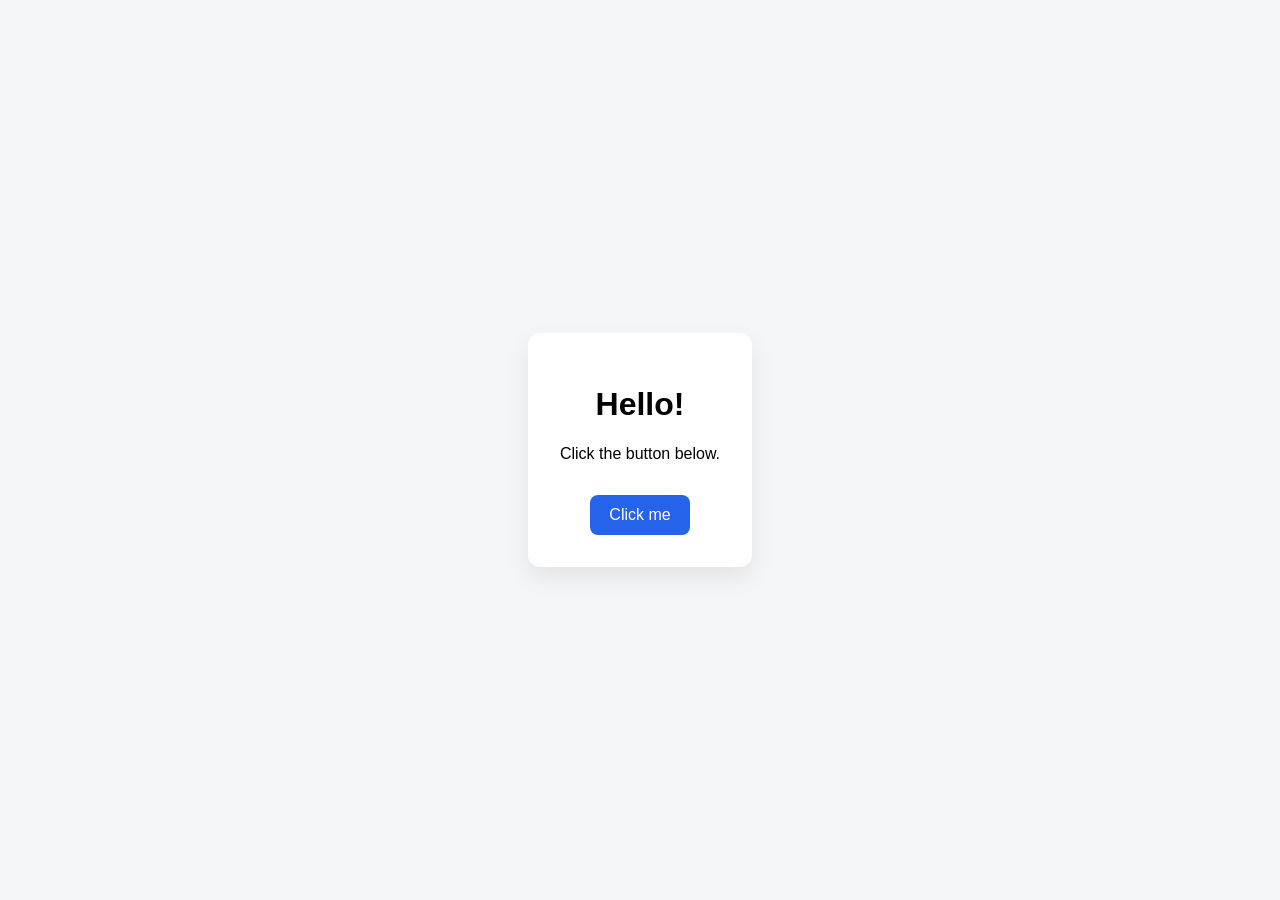
==== index.html @ 86247eba "Add simple HTML button page and README instructions" ====
<!DOCTYPE html>
<html lang="en">
<head>
  <meta charset="UTF-8" />
  <meta name="viewport" content="width=device-width, initial-scale=1.0" />
  <title>Simple Button Page</title>
  <style>
    body {
      font-family: Arial, sans-serif;
      display: flex;
      align-items: center;
      justify-content: center;
      min-height: 100vh;
      margin: 0;
      background: #f4f6f8;
    }

    .card {
      background: #fff;
      padding: 2rem;
      border-radius: 12px;
      box-shadow: 0 10px 25px rgba(0, 0, 0, 0.08);
      text-align: center;
    }

    button {
      margin-top: 1rem;
      padding: 0.7rem 1.2rem;
      font-size: 1rem;
      border: none;
      border-radius: 8px;
      background: #2563eb;
      color: white;
      cursor: pointer;
    }

    button:hover {
      background: #1d4ed8;
    }
  </style>
</head>
<body>
  <div class="card">
    <h1>Hello!</h1>
    <p>Click the button below.</p>
    <button id="helloButton">Click me</button>
  </div>

  <script>
    const button = document.getElementById('helloButton');
    button.addEventListener('click', () => {
      alert('Button clicked!');
    });
  </script>
</body>
</html>
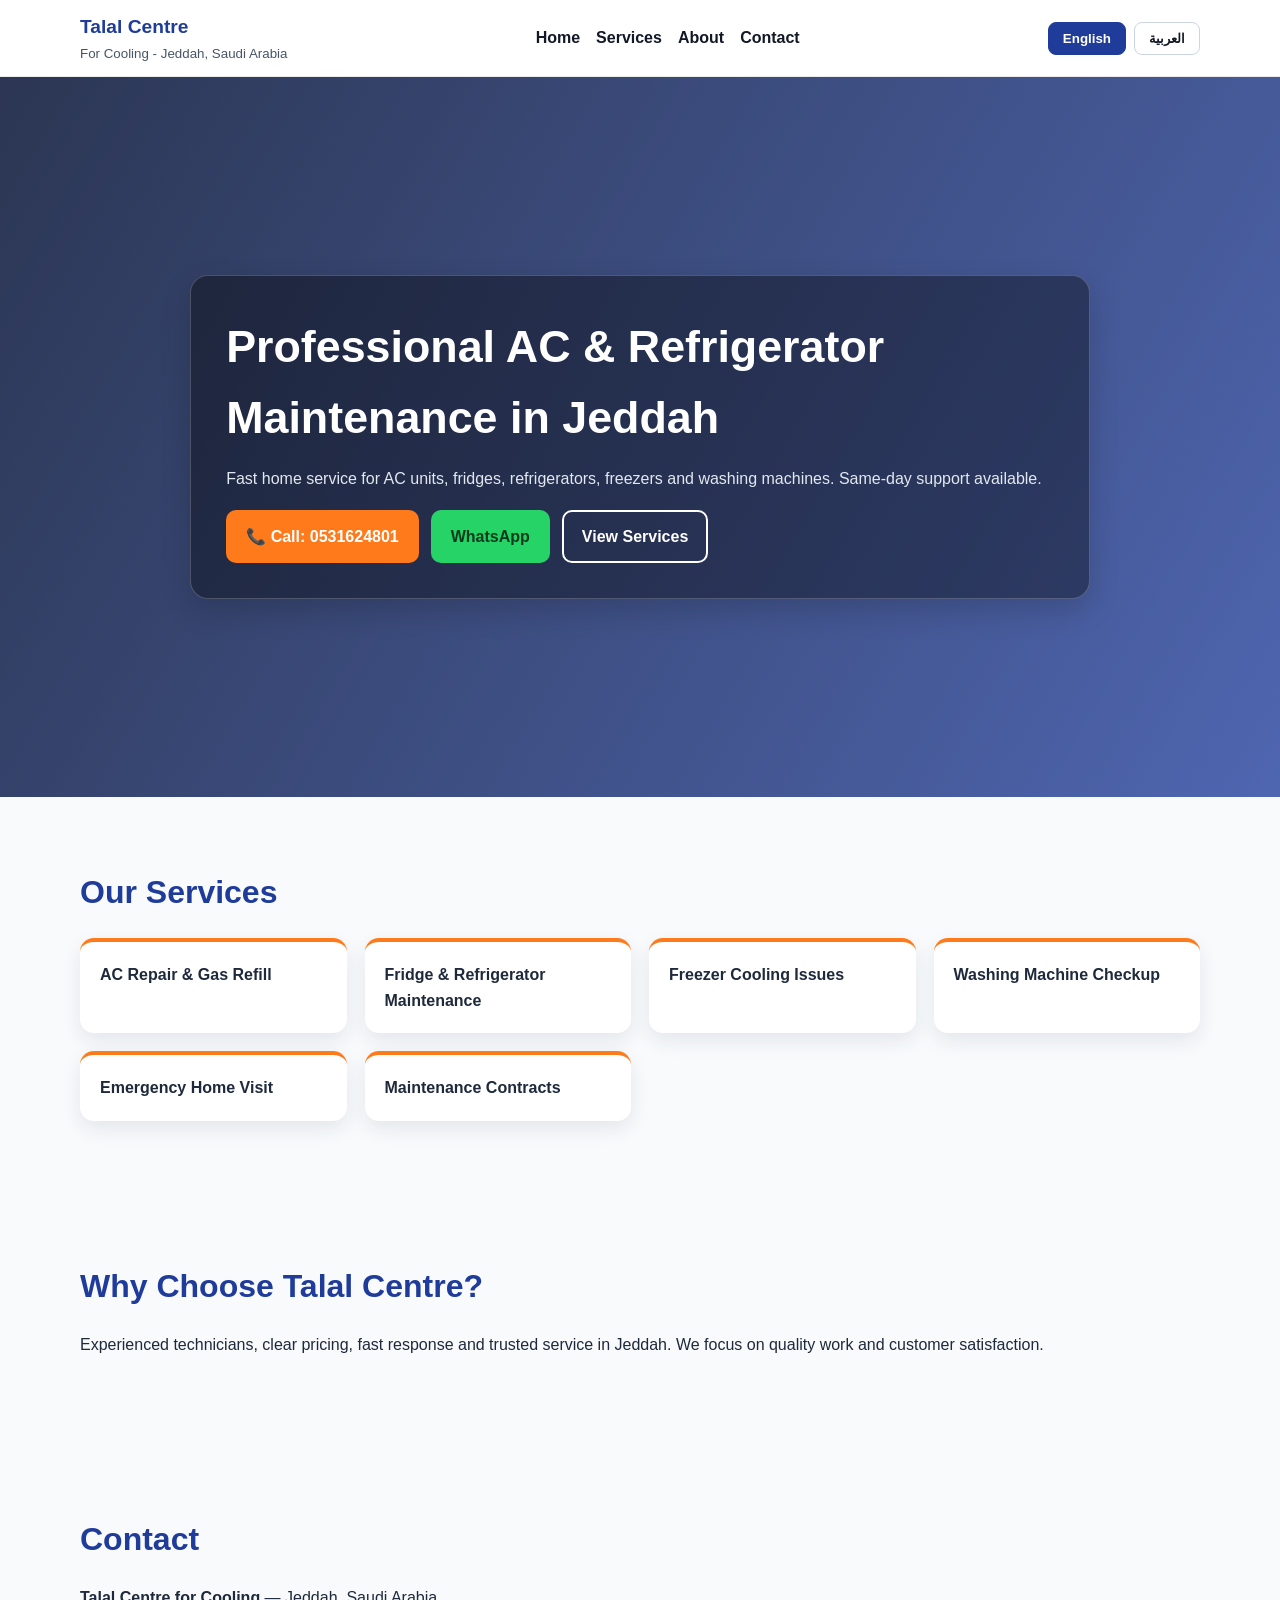
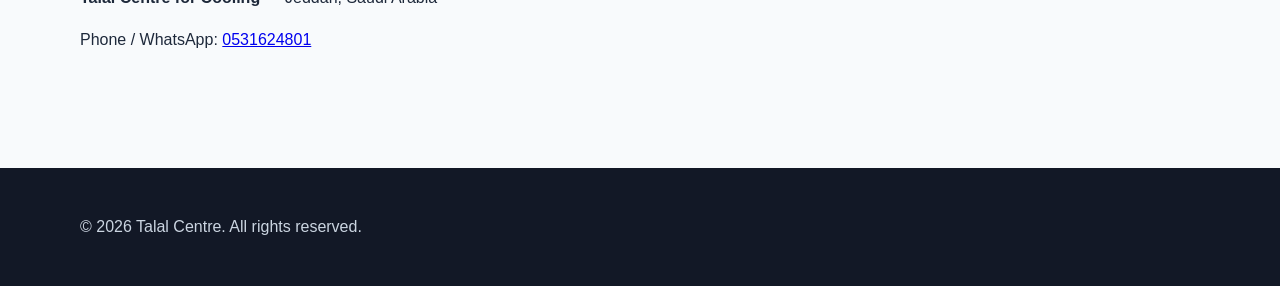
==== commit c5ca66dd: "Create bilingual Talal Centre maintenance website landing page" ====
--- a/index.html
+++ b/index.html
@@ -1,56 +1,248 @@
 <!DOCTYPE html>
-<html lang="en">
+<html lang="en" dir="ltr">
 <head>
   <meta charset="UTF-8" />
   <meta name="viewport" content="width=device-width, initial-scale=1.0" />
-  <title>Simple Button Page</title>
+  <title>Talal Centre | AC, Fridge & Refrigerator Maintenance in Jeddah</title>
+  <meta name="description" content="Talal Centre for Cooling in Jeddah, Saudi Arabia. AC, fridge, refrigerator, washing machine and home appliance maintenance with fast service." />
   <style>
+    :root {
+      --brand-blue: #1f3c9b;
+      --brand-orange: #ff7a1a;
+      --dark: #121826;
+      --light: #f8fafc;
+      --text: #1e293b;
+      --shadow: 0 12px 30px rgba(0, 0, 0, 0.16);
+    }
+
+    * { box-sizing: border-box; }
+    html { scroll-behavior: smooth; }
     body {
-      font-family: Arial, sans-serif;
+      margin: 0;
+      font-family: "Segoe UI", Tahoma, Arial, sans-serif;
+      color: var(--text);
+      background: var(--light);
+      line-height: 1.6;
+    }
+
+    .container { width: min(1120px, 92%); margin-inline: auto; }
+
+    .topbar {
+      position: sticky;
+      top: 0;
+      z-index: 999;
+      backdrop-filter: blur(12px);
+      background: rgba(255,255,255,0.92);
+      border-bottom: 1px solid rgba(0,0,0,0.08);
+    }
+
+    .topbar-wrap {
       display: flex;
       align-items: center;
+      justify-content: space-between;
+      gap: 16px;
+      padding: 12px 0;
+    }
+
+    .brand { display: flex; align-items: center; gap: 12px; }
+    .brand h1 { margin: 0; font-size: 1.2rem; color: var(--brand-blue); }
+    .brand small { display: block; color: #475569; }
+
+    .lang-switch { display: flex; gap: 8px; }
+    .lang-switch button {
+      border: 1px solid #cbd5e1;
+      border-radius: 8px;
+      padding: 8px 14px;
+      font-weight: 700;
+      cursor: pointer;
+      background: #fff;
+      color: var(--dark);
+    }
+    .lang-switch button.active { background: var(--brand-blue); color: #fff; border-color: var(--brand-blue); }
+
+    .nav { display: flex; flex-wrap: wrap; gap: 16px; }
+    .nav a { color: var(--dark); text-decoration: none; font-weight: 600; }
+
+    .hero {
+      min-height: 80vh;
+      color: #fff;
+      position: relative;
+      display: grid;
+      place-items: center;
+      background: linear-gradient(120deg, rgba(8,20,54,0.85), rgba(31,60,155,0.78)),
+      url("https://images.unsplash.com/photo-1581092921461-eab62e97a780?auto=format&fit=crop&w=1600&q=80") center/cover no-repeat;
+    }
+
+    .hero-card {
+      width: min(900px, 92%);
+      background: rgba(0, 0, 0, 0.38);
+      border: 1px solid rgba(255,255,255,0.2);
+      border-radius: 18px;
+      padding: clamp(1.2rem, 3.5vw, 2.2rem);
+      box-shadow: var(--shadow);
+    }
+
+    h2 { margin: 0 0 12px; font-size: clamp(1.6rem, 4vw, 2.8rem); }
+    .hero p { margin: 0 0 18px; color: #e2e8f0; }
+
+    .cta-row { display: flex; flex-wrap: wrap; gap: 12px; }
+    .btn {
+      display: inline-flex;
+      align-items: center;
       justify-content: center;
-      min-height: 100vh;
-      margin: 0;
-      background: #f4f6f8;
-    }
-
+      gap: 8px;
+      text-decoration: none;
+      border-radius: 10px;
+      padding: 12px 18px;
+      font-weight: 700;
+      border: 2px solid transparent;
+    }
+    .btn-call { background: var(--brand-orange); color: #fff; }
+    .btn-wa { background: #25d366; color: #073b1b; }
+    .btn-outline { border-color: #fff; color: #fff; }
+
+    section { padding: 70px 0; }
+    .section-title { font-size: 2rem; margin: 0 0 20px; color: var(--brand-blue); }
+
+    .grid { display: grid; gap: 18px; grid-template-columns: repeat(auto-fit, minmax(220px, 1fr)); }
     .card {
-      background: #fff;
-      padding: 2rem;
-      border-radius: 12px;
-      box-shadow: 0 10px 25px rgba(0, 0, 0, 0.08);
-      text-align: center;
-    }
-
-    button {
-      margin-top: 1rem;
-      padding: 0.7rem 1.2rem;
-      font-size: 1rem;
-      border: none;
-      border-radius: 8px;
-      background: #2563eb;
-      color: white;
-      cursor: pointer;
-    }
-
-    button:hover {
-      background: #1d4ed8;
+      background: white;
+      border-radius: 14px;
+      box-shadow: 0 8px 20px rgba(30, 41, 59, 0.09);
+      padding: 20px;
+      border-top: 4px solid var(--brand-orange);
+    }
+
+    footer {
+      background: var(--dark);
+      color: #cbd5e1;
+      padding: 30px 0;
+      margin-top: 30px;
+    }
+    footer a { color: #fff; text-decoration: none; }
+
+    [data-lang] { display: none; }
+    [data-lang].show { display: block; }
+
+    body.ar { direction: rtl; font-family: Tahoma, Arial, sans-serif; }
+    body.ar .topbar-wrap { flex-direction: row-reverse; }
+    body.ar .nav { justify-content: flex-end; }
+
+    @media (max-width: 760px) {
+      .topbar-wrap { flex-direction: column; align-items: stretch; }
+      .brand { justify-content: space-between; }
+      .nav { justify-content: center; }
+      .lang-switch { justify-content: flex-end; }
     }
   </style>
 </head>
 <body>
-  <div class="card">
-    <h1>Hello!</h1>
-    <p>Click the button below.</p>
-    <button id="helloButton">Click me</button>
-  </div>
+  <header class="topbar">
+    <div class="container topbar-wrap">
+      <div class="brand">
+        <div>
+          <h1>Talal Centre</h1>
+          <small>For Cooling - Jeddah, Saudi Arabia</small>
+        </div>
+      </div>
+
+      <nav class="nav">
+        <a href="#home">Home</a>
+        <a href="#services">Services</a>
+        <a href="#about">About</a>
+        <a href="#contact">Contact</a>
+      </nav>
+
+      <div class="lang-switch" aria-label="Language Switcher">
+        <button id="enBtn" class="active" type="button">English</button>
+        <button id="arBtn" type="button">العربية</button>
+      </div>
+    </div>
+  </header>
+
+  <main>
+    <section class="hero" id="home">
+      <div class="hero-card">
+        <div data-lang="en" class="show">
+          <h2>Professional AC & Refrigerator Maintenance in Jeddah</h2>
+          <p>Fast home service for AC units, fridges, refrigerators, freezers and washing machines. Same-day support available.</p>
+        </div>
+        <div data-lang="ar">
+          <h2>صيانة احترافية للمكيفات والثلاجات في جدة</h2>
+          <p>خدمة منزلية سريعة للمكيفات والثلاجات والفريزرات والغسالات مع دعم في نفس اليوم.</p>
+        </div>
+
+        <div class="cta-row">
+          <a class="btn btn-call" href="tel:+966531624801">📞 Call: 0531624801</a>
+          <a class="btn btn-wa" href="https://wa.me/966531624801" target="_blank" rel="noopener">WhatsApp</a>
+          <a class="btn btn-outline" href="#services">View Services</a>
+        </div>
+      </div>
+    </section>
+
+    <section id="services" class="container">
+      <h3 class="section-title show" data-lang="en">Our Services</h3>
+      <h3 class="section-title" data-lang="ar">خدماتنا</h3>
+      <div class="grid">
+        <article class="card"><strong class="show" data-lang="en">AC Repair & Gas Refill</strong><strong data-lang="ar">تصليح المكيفات وتعبئة الغاز</strong></article>
+        <article class="card"><strong class="show" data-lang="en">Fridge & Refrigerator Maintenance</strong><strong data-lang="ar">صيانة الثلاجات والبرادات</strong></article>
+        <article class="card"><strong class="show" data-lang="en">Freezer Cooling Issues</strong><strong data-lang="ar">حل مشاكل تبريد الفريزر</strong></article>
+        <article class="card"><strong class="show" data-lang="en">Washing Machine Checkup</strong><strong data-lang="ar">فحص وصيانة الغسالات</strong></article>
+        <article class="card"><strong class="show" data-lang="en">Emergency Home Visit</strong><strong data-lang="ar">زيارة منزلية طارئة</strong></article>
+        <article class="card"><strong class="show" data-lang="en">Maintenance Contracts</strong><strong data-lang="ar">عقود صيانة دورية</strong></article>
+      </div>
+    </section>
+
+    <section id="about" class="container">
+      <h3 class="section-title show" data-lang="en">Why Choose Talal Centre?</h3>
+      <h3 class="section-title" data-lang="ar">لماذا تختار مركز طلال؟</h3>
+      <p class="show" data-lang="en">Experienced technicians, clear pricing, fast response and trusted service in Jeddah. We focus on quality work and customer satisfaction.</p>
+      <p data-lang="ar">فنيون ذوو خبرة، أسعار واضحة، استجابة سريعة وخدمة موثوقة في جدة. نركز على جودة العمل ورضا العملاء.</p>
+    </section>
+
+    <section id="contact" class="container">
+      <h3 class="section-title show" data-lang="en">Contact</h3>
+      <h3 class="section-title" data-lang="ar">اتصل بنا</h3>
+      <p><strong>Talal Centre for Cooling</strong> — Jeddah, Saudi Arabia</p>
+      <p>Phone / WhatsApp: <a href="tel:+966531624801">0531624801</a></p>
+    </section>
+  </main>
+
+  <footer>
+    <div class="container">
+      <p class="show" data-lang="en">© <span id="year"></span> Talal Centre. All rights reserved.</p>
+      <p data-lang="ar">© <span class="year-ar"></span> مركز طلال. جميع الحقوق محفوظة.</p>
+    </div>
+  </footer>
 
   <script>
-    const button = document.getElementById('helloButton');
-    button.addEventListener('click', () => {
-      alert('Button clicked!');
-    });
+    const enBtn = document.getElementById('enBtn');
+    const arBtn = document.getElementById('arBtn');
+    const langNodes = document.querySelectorAll('[data-lang]');
+    const year = new Date().getFullYear();
+    document.getElementById('year').textContent = year;
+    document.querySelector('.year-ar').textContent = year;
+
+    function setLanguage(lang) {
+      langNodes.forEach((node) => node.classList.remove('show'));
+      document.querySelectorAll(`[data-lang="${lang}"]`).forEach((node) => node.classList.add('show'));
+      if (lang === 'ar') {
+        document.body.classList.add('ar');
+        document.documentElement.lang = 'ar';
+        document.documentElement.dir = 'rtl';
+        arBtn.classList.add('active');
+        enBtn.classList.remove('active');
+      } else {
+        document.body.classList.remove('ar');
+        document.documentElement.lang = 'en';
+        document.documentElement.dir = 'ltr';
+        enBtn.classList.add('active');
+        arBtn.classList.remove('active');
+      }
+    }
+
+    enBtn.addEventListener('click', () => setLanguage('en'));
+    arBtn.addEventListener('click', () => setLanguage('ar'));
   </script>
 </body>
 </html>
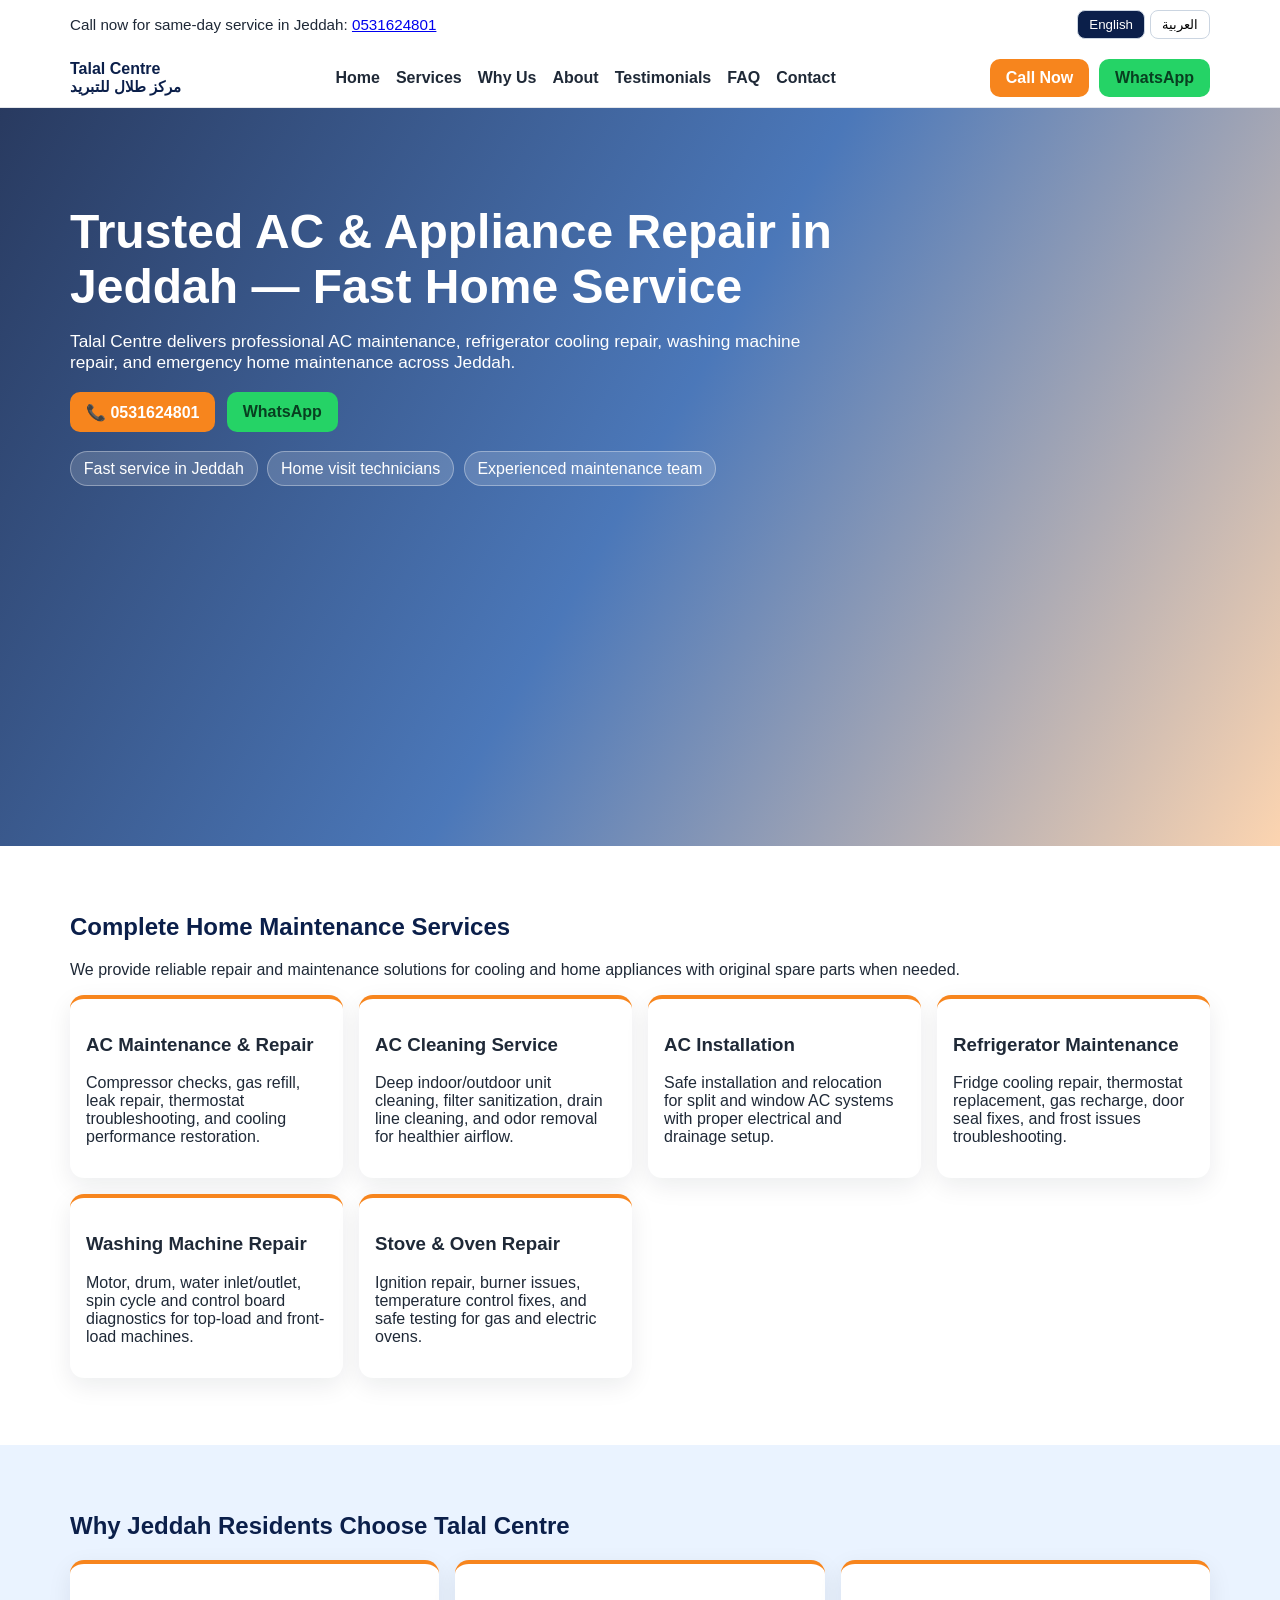
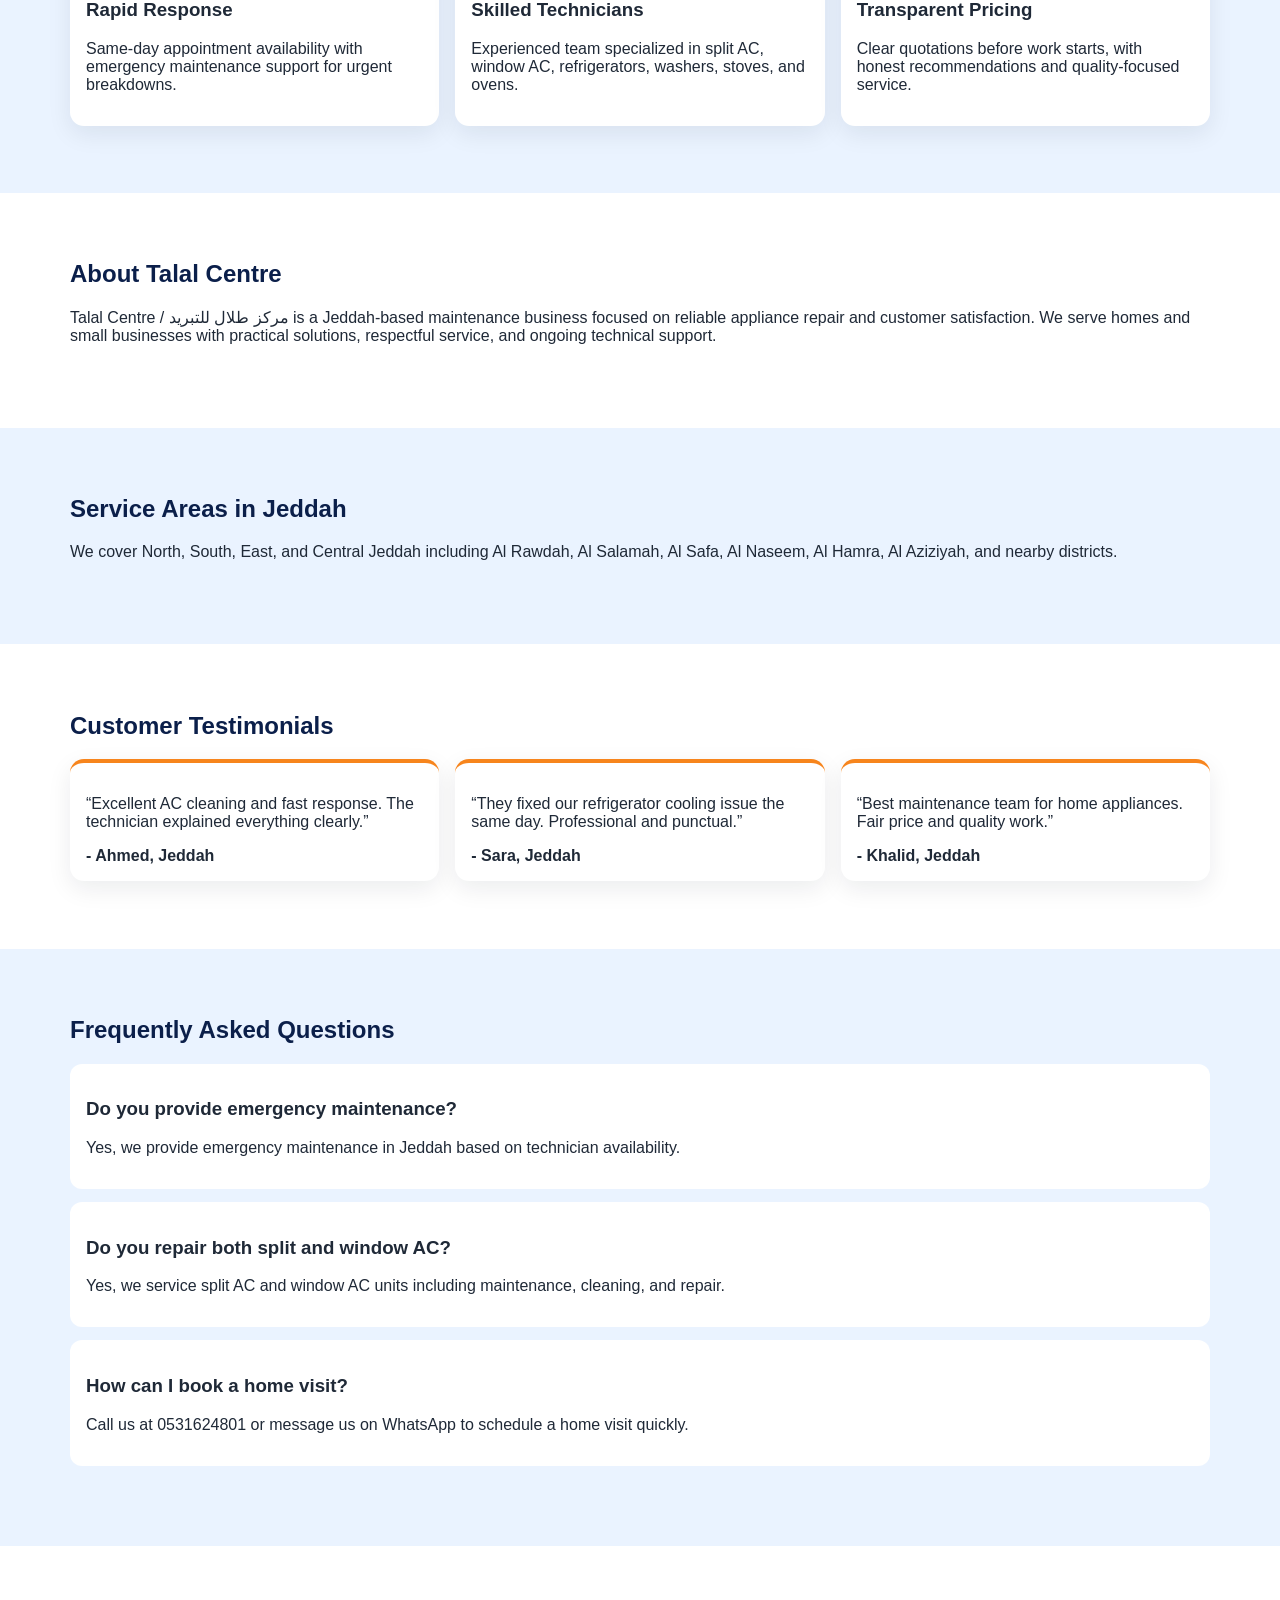
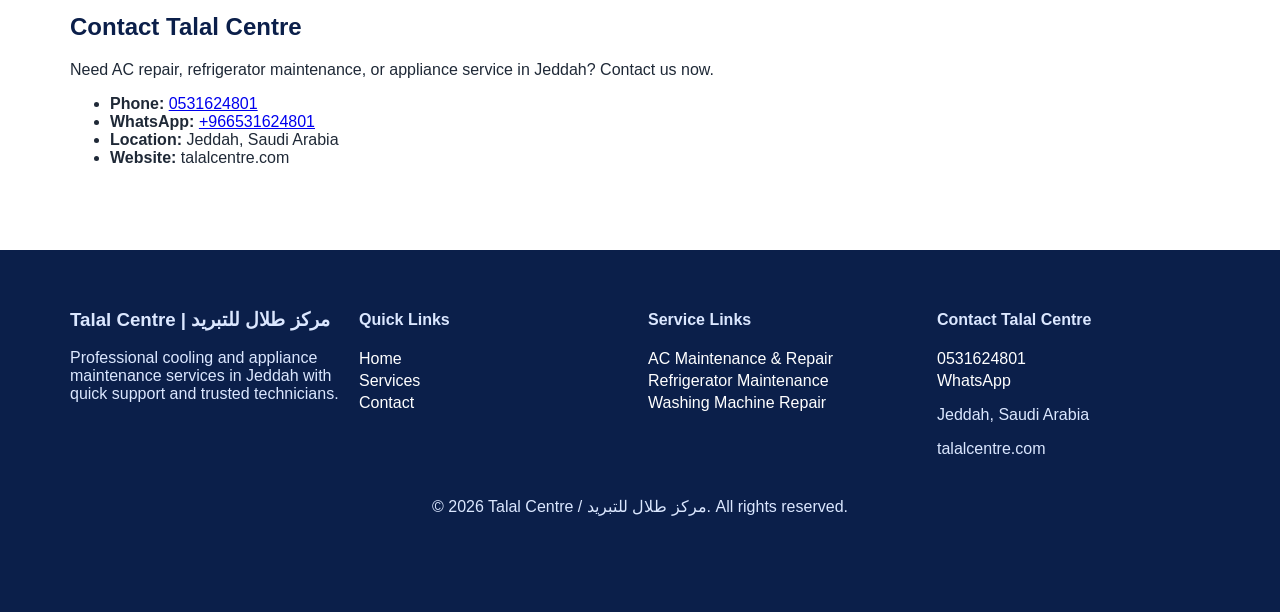
==== commit 88cfa208: "Build production-ready bilingual Talal Centre business website" ====
--- a/index.html
+++ b/index.html
@@ -3,246 +3,179 @@
 <head>
   <meta charset="UTF-8" />
   <meta name="viewport" content="width=device-width, initial-scale=1.0" />
-  <title>Talal Centre | AC, Fridge & Refrigerator Maintenance in Jeddah</title>
-  <meta name="description" content="Talal Centre for Cooling in Jeddah, Saudi Arabia. AC, fridge, refrigerator, washing machine and home appliance maintenance with fast service." />
-  <style>
-    :root {
-      --brand-blue: #1f3c9b;
-      --brand-orange: #ff7a1a;
-      --dark: #121826;
-      --light: #f8fafc;
-      --text: #1e293b;
-      --shadow: 0 12px 30px rgba(0, 0, 0, 0.16);
+  <title>Talal Centre Jeddah | AC, Refrigerator & Home Appliance Repair</title>
+  <meta name="description" content="Talal Centre (مركز طلال للتبريد) provides AC maintenance, AC repair, refrigerator repair, washing machine and oven service in Jeddah with fast home visits and emergency maintenance." />
+  <meta name="keywords" content="AC maintenance Jeddah, AC repair Jeddah, split AC service, window AC service, refrigerator repair Jeddah, washing machine repair Jeddah, oven repair Jeddah" />
+  <link rel="stylesheet" href="styles.css" />
+  <script type="application/ld+json">
+    {
+      "@context": "https://schema.org",
+      "@type": "LocalBusiness",
+      "name": "Talal Centre",
+      "alternateName": "مركز طلال للتبريد",
+      "url": "https://talalcentre.com",
+      "telephone": "+966531624801",
+      "address": {
+        "@type": "PostalAddress",
+        "addressLocality": "Jeddah",
+        "addressCountry": "SA"
+      },
+      "areaServed": "Jeddah",
+      "priceRange": "$$",
+      "sameAs": ["https://wa.me/966531624801"],
+      "description": "AC maintenance, AC repair, AC cleaning, refrigerator repair and appliance maintenance in Jeddah."
     }
-
-    * { box-sizing: border-box; }
-    html { scroll-behavior: smooth; }
-    body {
-      margin: 0;
-      font-family: "Segoe UI", Tahoma, Arial, sans-serif;
-      color: var(--text);
-      background: var(--light);
-      line-height: 1.6;
-    }
-
-    .container { width: min(1120px, 92%); margin-inline: auto; }
-
-    .topbar {
-      position: sticky;
-      top: 0;
-      z-index: 999;
-      backdrop-filter: blur(12px);
-      background: rgba(255,255,255,0.92);
-      border-bottom: 1px solid rgba(0,0,0,0.08);
-    }
-
-    .topbar-wrap {
-      display: flex;
-      align-items: center;
-      justify-content: space-between;
-      gap: 16px;
-      padding: 12px 0;
-    }
-
-    .brand { display: flex; align-items: center; gap: 12px; }
-    .brand h1 { margin: 0; font-size: 1.2rem; color: var(--brand-blue); }
-    .brand small { display: block; color: #475569; }
-
-    .lang-switch { display: flex; gap: 8px; }
-    .lang-switch button {
-      border: 1px solid #cbd5e1;
-      border-radius: 8px;
-      padding: 8px 14px;
-      font-weight: 700;
-      cursor: pointer;
-      background: #fff;
-      color: var(--dark);
-    }
-    .lang-switch button.active { background: var(--brand-blue); color: #fff; border-color: var(--brand-blue); }
-
-    .nav { display: flex; flex-wrap: wrap; gap: 16px; }
-    .nav a { color: var(--dark); text-decoration: none; font-weight: 600; }
-
-    .hero {
-      min-height: 80vh;
-      color: #fff;
-      position: relative;
-      display: grid;
-      place-items: center;
-      background: linear-gradient(120deg, rgba(8,20,54,0.85), rgba(31,60,155,0.78)),
-      url("https://images.unsplash.com/photo-1581092921461-eab62e97a780?auto=format&fit=crop&w=1600&q=80") center/cover no-repeat;
-    }
-
-    .hero-card {
-      width: min(900px, 92%);
-      background: rgba(0, 0, 0, 0.38);
-      border: 1px solid rgba(255,255,255,0.2);
-      border-radius: 18px;
-      padding: clamp(1.2rem, 3.5vw, 2.2rem);
-      box-shadow: var(--shadow);
-    }
-
-    h2 { margin: 0 0 12px; font-size: clamp(1.6rem, 4vw, 2.8rem); }
-    .hero p { margin: 0 0 18px; color: #e2e8f0; }
-
-    .cta-row { display: flex; flex-wrap: wrap; gap: 12px; }
-    .btn {
-      display: inline-flex;
-      align-items: center;
-      justify-content: center;
-      gap: 8px;
-      text-decoration: none;
-      border-radius: 10px;
-      padding: 12px 18px;
-      font-weight: 700;
-      border: 2px solid transparent;
-    }
-    .btn-call { background: var(--brand-orange); color: #fff; }
-    .btn-wa { background: #25d366; color: #073b1b; }
-    .btn-outline { border-color: #fff; color: #fff; }
-
-    section { padding: 70px 0; }
-    .section-title { font-size: 2rem; margin: 0 0 20px; color: var(--brand-blue); }
-
-    .grid { display: grid; gap: 18px; grid-template-columns: repeat(auto-fit, minmax(220px, 1fr)); }
-    .card {
-      background: white;
-      border-radius: 14px;
-      box-shadow: 0 8px 20px rgba(30, 41, 59, 0.09);
-      padding: 20px;
-      border-top: 4px solid var(--brand-orange);
-    }
-
-    footer {
-      background: var(--dark);
-      color: #cbd5e1;
-      padding: 30px 0;
-      margin-top: 30px;
-    }
-    footer a { color: #fff; text-decoration: none; }
-
-    [data-lang] { display: none; }
-    [data-lang].show { display: block; }
-
-    body.ar { direction: rtl; font-family: Tahoma, Arial, sans-serif; }
-    body.ar .topbar-wrap { flex-direction: row-reverse; }
-    body.ar .nav { justify-content: flex-end; }
-
-    @media (max-width: 760px) {
-      .topbar-wrap { flex-direction: column; align-items: stretch; }
-      .brand { justify-content: space-between; }
-      .nav { justify-content: center; }
-      .lang-switch { justify-content: flex-end; }
-    }
-  </style>
+  </script>
 </head>
 <body>
   <header class="topbar">
-    <div class="container topbar-wrap">
-      <div class="brand">
-        <div>
-          <h1>Talal Centre</h1>
-          <small>For Cooling - Jeddah, Saudi Arabia</small>
-        </div>
+    <div class="container header-top">
+      <p class="top-contact" data-i18n="topContact">Call now for same-day service in Jeddah: <a href="tel:+966531624801">0531624801</a></p>
+      <div class="lang-switch" aria-label="Language Switcher">
+        <button type="button" data-lang-btn="en" class="active">English</button>
+        <button type="button" data-lang-btn="ar">العربية</button>
       </div>
-
-      <nav class="nav">
-        <a href="#home">Home</a>
-        <a href="#services">Services</a>
-        <a href="#about">About</a>
-        <a href="#contact">Contact</a>
+    </div>
+    <div class="container header-main">
+      <a href="#home" class="brand">
+        <span class="brand-en">Talal Centre</span>
+        <span class="brand-ar">مركز طلال للتبريد</span>
+      </a>
+      <button class="hamburger" id="hamburger" aria-label="Open Menu" aria-expanded="false">☰</button>
+      <nav class="nav" id="navMenu">
+        <a href="#home" data-i18n="navHome">Home</a>
+        <a href="#services" data-i18n="navServices">Services</a>
+        <a href="#why-us" data-i18n="navWhy">Why Us</a>
+        <a href="#about" data-i18n="navAbout">About</a>
+        <a href="#testimonials" data-i18n="navTestimonials">Testimonials</a>
+        <a href="#faq" data-i18n="navFaq">FAQ</a>
+        <a href="#contact" data-i18n="navContact">Contact</a>
       </nav>
-
-      <div class="lang-switch" aria-label="Language Switcher">
-        <button id="enBtn" class="active" type="button">English</button>
-        <button id="arBtn" type="button">العربية</button>
+      <div class="header-cta">
+        <a href="tel:+966531624801" class="btn btn-call" data-i18n="callNow">Call Now</a>
+        <a href="https://wa.me/966531624801" class="btn btn-wa" target="_blank" rel="noopener" data-i18n="whatsapp">WhatsApp</a>
       </div>
     </div>
   </header>
 
   <main>
     <section class="hero" id="home">
-      <div class="hero-card">
-        <div data-lang="en" class="show">
-          <h2>Professional AC & Refrigerator Maintenance in Jeddah</h2>
-          <p>Fast home service for AC units, fridges, refrigerators, freezers and washing machines. Same-day support available.</p>
+      <div class="hero-overlay"></div>
+      <div class="container hero-content">
+        <h1 data-i18n="heroTitle">Trusted AC & Appliance Repair in Jeddah — Fast Home Service</h1>
+        <p data-i18n="heroText">Talal Centre delivers professional AC maintenance, refrigerator cooling repair, washing machine repair, and emergency home maintenance across Jeddah.</p>
+        <div class="cta-row">
+          <a href="tel:+966531624801" class="btn btn-call">📞 0531624801</a>
+          <a href="https://wa.me/966531624801" class="btn btn-wa" target="_blank" rel="noopener">WhatsApp</a>
         </div>
-        <div data-lang="ar">
-          <h2>صيانة احترافية للمكيفات والثلاجات في جدة</h2>
-          <p>خدمة منزلية سريعة للمكيفات والثلاجات والفريزرات والغسالات مع دعم في نفس اليوم.</p>
-        </div>
-
-        <div class="cta-row">
-          <a class="btn btn-call" href="tel:+966531624801">📞 Call: 0531624801</a>
-          <a class="btn btn-wa" href="https://wa.me/966531624801" target="_blank" rel="noopener">WhatsApp</a>
-          <a class="btn btn-outline" href="#services">View Services</a>
+        <div class="badges">
+          <span data-i18n="badge1">Fast service in Jeddah</span>
+          <span data-i18n="badge2">Home visit technicians</span>
+          <span data-i18n="badge3">Experienced maintenance team</span>
         </div>
       </div>
     </section>
 
-    <section id="services" class="container">
-      <h3 class="section-title show" data-lang="en">Our Services</h3>
-      <h3 class="section-title" data-lang="ar">خدماتنا</h3>
-      <div class="grid">
-        <article class="card"><strong class="show" data-lang="en">AC Repair & Gas Refill</strong><strong data-lang="ar">تصليح المكيفات وتعبئة الغاز</strong></article>
-        <article class="card"><strong class="show" data-lang="en">Fridge & Refrigerator Maintenance</strong><strong data-lang="ar">صيانة الثلاجات والبرادات</strong></article>
-        <article class="card"><strong class="show" data-lang="en">Freezer Cooling Issues</strong><strong data-lang="ar">حل مشاكل تبريد الفريزر</strong></article>
-        <article class="card"><strong class="show" data-lang="en">Washing Machine Checkup</strong><strong data-lang="ar">فحص وصيانة الغسالات</strong></article>
-        <article class="card"><strong class="show" data-lang="en">Emergency Home Visit</strong><strong data-lang="ar">زيارة منزلية طارئة</strong></article>
-        <article class="card"><strong class="show" data-lang="en">Maintenance Contracts</strong><strong data-lang="ar">عقود صيانة دورية</strong></article>
+    <section id="services" class="section container">
+      <h2 data-i18n="servicesTitle">Complete Home Maintenance Services</h2>
+      <p class="section-intro" data-i18n="servicesIntro">We provide reliable repair and maintenance solutions for cooling and home appliances with original spare parts when needed.</p>
+      <div class="cards">
+        <article class="card"><h3 data-i18n="service1Title">AC Maintenance & Repair</h3><p data-i18n="service1Text">Compressor checks, gas refill, leak repair, thermostat troubleshooting, and cooling performance restoration.</p></article>
+        <article class="card"><h3 data-i18n="service2Title">AC Cleaning Service</h3><p data-i18n="service2Text">Deep indoor/outdoor unit cleaning, filter sanitization, drain line cleaning, and odor removal for healthier airflow.</p></article>
+        <article class="card"><h3 data-i18n="service3Title">AC Installation</h3><p data-i18n="service3Text">Safe installation and relocation for split and window AC systems with proper electrical and drainage setup.</p></article>
+        <article class="card"><h3 data-i18n="service4Title">Refrigerator Maintenance</h3><p data-i18n="service4Text">Fridge cooling repair, thermostat replacement, gas recharge, door seal fixes, and frost issues troubleshooting.</p></article>
+        <article class="card"><h3 data-i18n="service5Title">Washing Machine Repair</h3><p data-i18n="service5Text">Motor, drum, water inlet/outlet, spin cycle and control board diagnostics for top-load and front-load machines.</p></article>
+        <article class="card"><h3 data-i18n="service6Title">Stove & Oven Repair</h3><p data-i18n="service6Text">Ignition repair, burner issues, temperature control fixes, and safe testing for gas and electric ovens.</p></article>
       </div>
     </section>
 
-    <section id="about" class="container">
-      <h3 class="section-title show" data-lang="en">Why Choose Talal Centre?</h3>
-      <h3 class="section-title" data-lang="ar">لماذا تختار مركز طلال؟</h3>
-      <p class="show" data-lang="en">Experienced technicians, clear pricing, fast response and trusted service in Jeddah. We focus on quality work and customer satisfaction.</p>
-      <p data-lang="ar">فنيون ذوو خبرة، أسعار واضحة، استجابة سريعة وخدمة موثوقة في جدة. نركز على جودة العمل ورضا العملاء.</p>
+    <section class="section alt" id="why-us">
+      <div class="container">
+        <h2 data-i18n="whyTitle">Why Jeddah Residents Choose Talal Centre</h2>
+        <div class="cards three">
+          <article class="card"><h3 data-i18n="why1Title">Rapid Response</h3><p data-i18n="why1Text">Same-day appointment availability with emergency maintenance support for urgent breakdowns.</p></article>
+          <article class="card"><h3 data-i18n="why2Title">Skilled Technicians</h3><p data-i18n="why2Text">Experienced team specialized in split AC, window AC, refrigerators, washers, stoves, and ovens.</p></article>
+          <article class="card"><h3 data-i18n="why3Title">Transparent Pricing</h3><p data-i18n="why3Text">Clear quotations before work starts, with honest recommendations and quality-focused service.</p></article>
+        </div>
+      </div>
     </section>
 
-    <section id="contact" class="container">
-      <h3 class="section-title show" data-lang="en">Contact</h3>
-      <h3 class="section-title" data-lang="ar">اتصل بنا</h3>
-      <p><strong>Talal Centre for Cooling</strong> — Jeddah, Saudi Arabia</p>
-      <p>Phone / WhatsApp: <a href="tel:+966531624801">0531624801</a></p>
+    <section class="section container" id="about">
+      <h2 data-i18n="aboutTitle">About Talal Centre</h2>
+      <p data-i18n="aboutText">Talal Centre / مركز طلال للتبريد is a Jeddah-based maintenance business focused on reliable appliance repair and customer satisfaction. We serve homes and small businesses with practical solutions, respectful service, and ongoing technical support.</p>
+    </section>
+
+    <section class="section alt" id="areas">
+      <div class="container">
+        <h2 data-i18n="areasTitle">Service Areas in Jeddah</h2>
+        <p data-i18n="areasText">We cover North, South, East, and Central Jeddah including Al Rawdah, Al Salamah, Al Safa, Al Naseem, Al Hamra, Al Aziziyah, and nearby districts.</p>
+      </div>
+    </section>
+
+    <section class="section container" id="testimonials">
+      <h2 data-i18n="testimonialsTitle">Customer Testimonials</h2>
+      <div class="cards three">
+        <article class="card"><p data-i18n="test1">“Excellent AC cleaning and fast response. The technician explained everything clearly.”</p><strong>- Ahmed, Jeddah</strong></article>
+        <article class="card"><p data-i18n="test2">“They fixed our refrigerator cooling issue the same day. Professional and punctual.”</p><strong>- Sara, Jeddah</strong></article>
+        <article class="card"><p data-i18n="test3">“Best maintenance team for home appliances. Fair price and quality work.”</p><strong>- Khalid, Jeddah</strong></article>
+      </div>
+    </section>
+
+    <section class="section alt" id="faq">
+      <div class="container">
+        <h2 data-i18n="faqTitle">Frequently Asked Questions</h2>
+        <div class="faq-item"><h3 data-i18n="faq1q">Do you provide emergency maintenance?</h3><p data-i18n="faq1a">Yes, we provide emergency maintenance in Jeddah based on technician availability.</p></div>
+        <div class="faq-item"><h3 data-i18n="faq2q">Do you repair both split and window AC?</h3><p data-i18n="faq2a">Yes, we service split AC and window AC units including maintenance, cleaning, and repair.</p></div>
+        <div class="faq-item"><h3 data-i18n="faq3q">How can I book a home visit?</h3><p data-i18n="faq3a">Call us at 0531624801 or message us on WhatsApp to schedule a home visit quickly.</p></div>
+      </div>
+    </section>
+
+    <section class="section container" id="contact">
+      <h2 data-i18n="contactTitle">Contact Talal Centre</h2>
+      <p data-i18n="contactText">Need AC repair, refrigerator maintenance, or appliance service in Jeddah? Contact us now.</p>
+      <ul class="contact-list">
+        <li><strong data-i18n="phoneLabel">Phone:</strong> <a href="tel:+966531624801">0531624801</a></li>
+        <li><strong data-i18n="waLabel">WhatsApp:</strong> <a href="https://wa.me/966531624801" target="_blank" rel="noopener">+966531624801</a></li>
+        <li><strong data-i18n="locationLabel">Location:</strong> Jeddah, Saudi Arabia</li>
+        <li><strong data-i18n="domainLabel">Website:</strong> talalcentre.com</li>
+      </ul>
     </section>
   </main>
 
   <footer>
-    <div class="container">
-      <p class="show" data-lang="en">© <span id="year"></span> Talal Centre. All rights reserved.</p>
-      <p data-lang="ar">© <span class="year-ar"></span> مركز طلال. جميع الحقوق محفوظة.</p>
+    <div class="container footer-grid">
+      <div>
+        <h3>Talal Centre | مركز طلال للتبريد</h3>
+        <p data-i18n="footerDesc">Professional cooling and appliance maintenance services in Jeddah with quick support and trusted technicians.</p>
+      </div>
+      <div>
+        <h4 data-i18n="quickLinks">Quick Links</h4>
+        <a href="#home" data-i18n="navHome">Home</a>
+        <a href="#services" data-i18n="navServices">Services</a>
+        <a href="#contact" data-i18n="navContact">Contact</a>
+      </div>
+      <div>
+        <h4 data-i18n="servicesLinks">Service Links</h4>
+        <a href="#services" data-i18n="service1Title">AC Maintenance & Repair</a>
+        <a href="#services" data-i18n="service4Title">Refrigerator Maintenance</a>
+        <a href="#services" data-i18n="service5Title">Washing Machine Repair</a>
+      </div>
+      <div>
+        <h4 data-i18n="contactTitle">Contact</h4>
+        <a href="tel:+966531624801">0531624801</a>
+        <a href="https://wa.me/966531624801" target="_blank" rel="noopener">WhatsApp</a>
+        <p>Jeddah, Saudi Arabia</p>
+        <p>talalcentre.com</p>
+      </div>
     </div>
+    <p class="copyright">© <span id="year"></span> Talal Centre / مركز طلال للتبريد. <span data-i18n="rights">All rights reserved.</span></p>
   </footer>
 
-  <script>
-    const enBtn = document.getElementById('enBtn');
-    const arBtn = document.getElementById('arBtn');
-    const langNodes = document.querySelectorAll('[data-lang]');
-    const year = new Date().getFullYear();
-    document.getElementById('year').textContent = year;
-    document.querySelector('.year-ar').textContent = year;
+  <div class="mobile-sticky">
+    <a href="tel:+966531624801" class="btn btn-call">Call 0531624801</a>
+    <a href="https://wa.me/966531624801" class="btn btn-wa" target="_blank" rel="noopener">WhatsApp</a>
+  </div>
 
-    function setLanguage(lang) {
-      langNodes.forEach((node) => node.classList.remove('show'));
-      document.querySelectorAll(`[data-lang="${lang}"]`).forEach((node) => node.classList.add('show'));
-      if (lang === 'ar') {
-        document.body.classList.add('ar');
-        document.documentElement.lang = 'ar';
-        document.documentElement.dir = 'rtl';
-        arBtn.classList.add('active');
-        enBtn.classList.remove('active');
-      } else {
-        document.body.classList.remove('ar');
-        document.documentElement.lang = 'en';
-        document.documentElement.dir = 'ltr';
-        enBtn.classList.add('active');
-        arBtn.classList.remove('active');
-      }
-    }
-
-    enBtn.addEventListener('click', () => setLanguage('en'));
-    arBtn.addEventListener('click', () => setLanguage('ar'));
-  </script>
+  <script src="script.js"></script>
 </body>
 </html>
--- a/styles.css
+++ b/styles.css
@@ -0,0 +1,61 @@
+:root {
+  --navy: #0b1f4a;
+  --blue: #154fa4;
+  --light-blue: #eaf3ff;
+  --orange: #f7851d;
+  --white: #fff;
+  --text: #1f2937;
+}
+* { box-sizing: border-box; }
+html { scroll-behavior: smooth; }
+body { margin: 0; font-family: "Segoe UI", Tahoma, sans-serif; color: var(--text); }
+.container { width: min(1140px, 92%); margin: auto; }
+.topbar { position: sticky; top: 0; z-index: 1000; background: rgba(255,255,255,.97); border-bottom: 1px solid #e5e7eb; }
+.header-top,.header-main { display:flex; justify-content:space-between; align-items:center; gap:1rem; padding:.6rem 0; }
+.top-contact { margin:0; font-size:.95rem; }
+.brand { text-decoration:none; display:flex; flex-direction:column; color:var(--navy); font-weight:700; }
+.brand-ar { font-size: .95rem; }
+.nav { display:flex; gap:1rem; }
+.nav a { text-decoration:none; color:var(--text); font-weight:600; }
+.header-cta { display:flex; gap:.6rem; }
+.btn { padding:.65rem 1rem; border-radius:10px; text-decoration:none; font-weight:700; display:inline-block; transition:.2s; }
+.btn:hover { transform: translateY(-1px); }
+.btn-call { background:var(--orange); color:#fff; }
+.btn-wa { background:#25d366; color:#083f20; }
+.lang-switch button { border:1px solid #cbd5e1; background:#fff; padding:.4rem .7rem; border-radius:8px; cursor:pointer; }
+.lang-switch .active { background:var(--navy); color:#fff; }
+.hamburger { display:none; background:none; border:none; font-size:1.4rem; }
+.hero { position:relative; color:#fff; min-height:82vh; background:url('https://images.unsplash.com/photo-1621905252507-b35492cc74b4?auto=format&fit=crop&w=1700&q=80') center/cover no-repeat; }
+.hero-overlay { position:absolute; inset:0; background:linear-gradient(120deg, rgba(11,31,74,.88), rgba(21,79,164,.77), rgba(247,133,29,.35)); }
+.hero-content { position:relative; padding:6rem 0; }
+.hero h1 { font-size: clamp(2rem, 4vw, 3rem); max-width: 840px; margin:0 0 1rem; }
+.hero p { max-width: 780px; font-size:1.08rem; }
+.cta-row { display:flex; gap:.7rem; flex-wrap:wrap; margin:1.2rem 0; }
+.badges { display:flex; gap:.6rem; flex-wrap:wrap; }
+.badges span { background:rgba(255,255,255,.16); border:1px solid rgba(255,255,255,.34); padding:.45rem .8rem; border-radius:999px; }
+.section { padding:4.2rem 0; }
+.alt { background:var(--light-blue); }
+h2 { color:var(--navy); margin-top:0; }
+.cards { display:grid; grid-template-columns:repeat(auto-fit,minmax(230px,1fr)); gap:1rem; }
+.cards.three { grid-template-columns:repeat(auto-fit,minmax(260px,1fr)); }
+.card { background:#fff; border-radius:14px; padding:1rem; box-shadow:0 8px 24px rgba(15,23,42,.08); border-top:4px solid var(--orange); }
+.faq-item { background:#fff; border-radius:12px; padding:1rem; margin-bottom:.8rem; }
+.footer-grid { display:grid; grid-template-columns:repeat(auto-fit,minmax(200px,1fr)); gap:1rem; }
+footer { background:var(--navy); color:#dbe7ff; padding:2.5rem 0 5rem; }
+footer a { color:#fff; display:block; margin:.25rem 0; text-decoration:none; }
+.copyright { text-align:center; margin-top:1.4rem; }
+.mobile-sticky { display:none; position:fixed; bottom:0; left:0; right:0; background:#fff; padding:.6rem; box-shadow:0 -4px 18px rgba(0,0,0,.15); gap:.5rem; }
+.mobile-sticky .btn { flex:1; text-align:center; }
+body[dir="rtl"] { font-family: Tahoma, Arial, sans-serif; }
+
+@media (max-width: 980px) {
+  .hamburger { display:block; }
+  .nav { display:none; position:absolute; top:100%; left:0; right:0; background:#fff; padding:1rem; flex-direction:column; border-bottom:1px solid #e5e7eb; }
+  .nav.open { display:flex; }
+  .header-cta { display:none; }
+}
+@media (max-width: 768px) {
+  .header-top { flex-direction:column; align-items:flex-start; }
+  .mobile-sticky { display:flex; }
+  footer { padding-bottom:6.5rem; }
+}
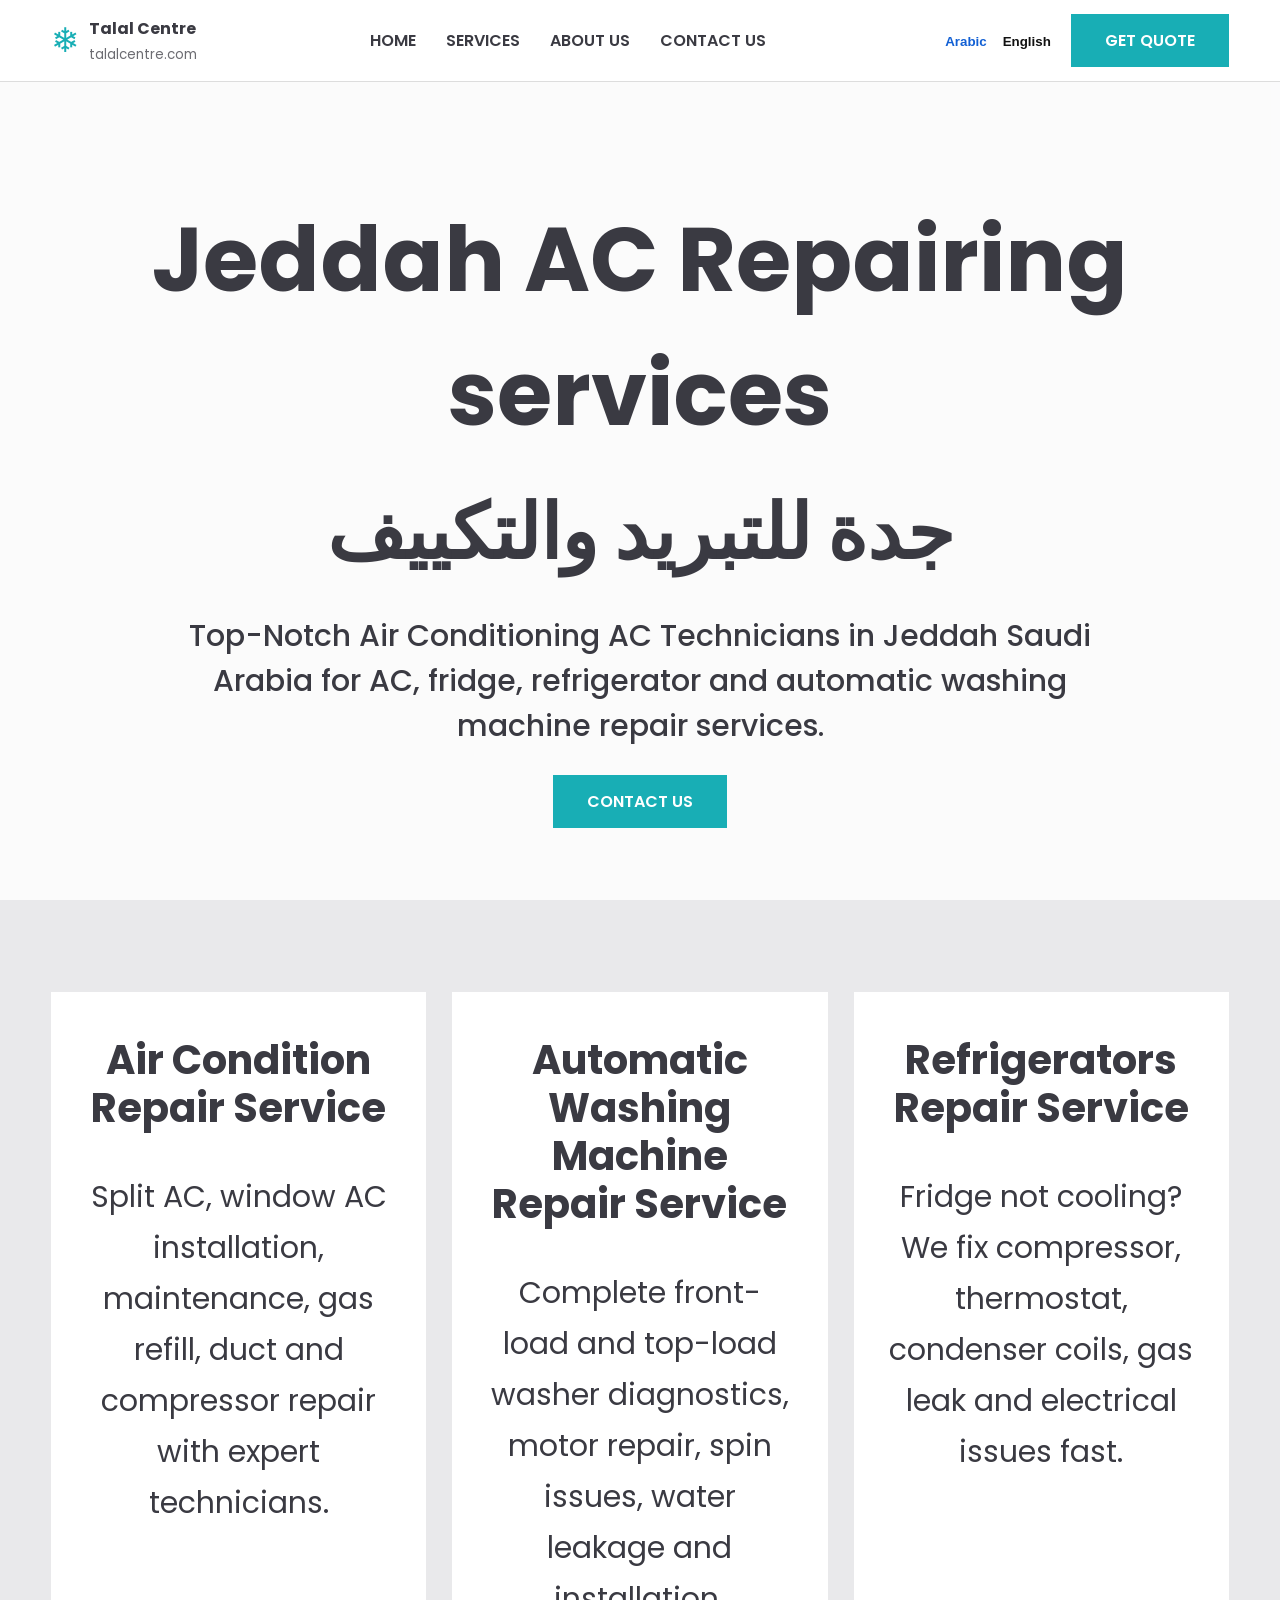
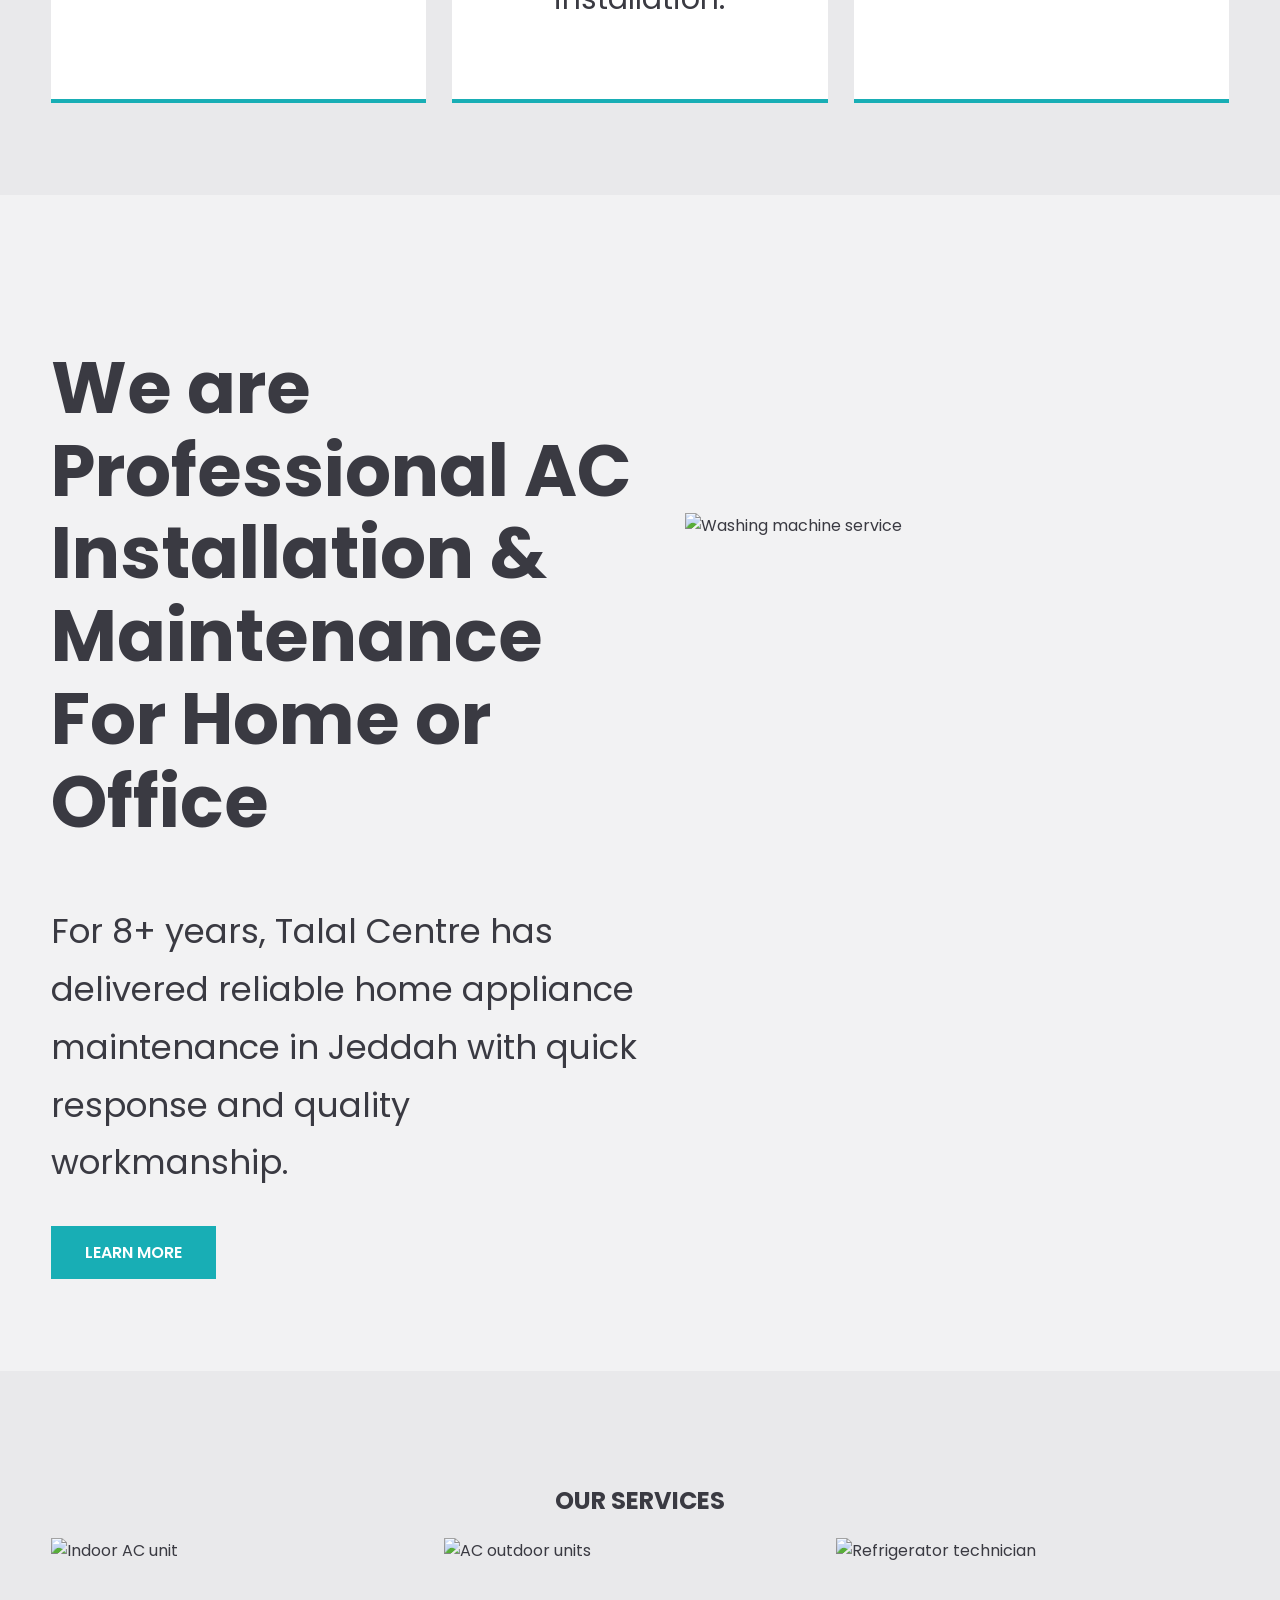
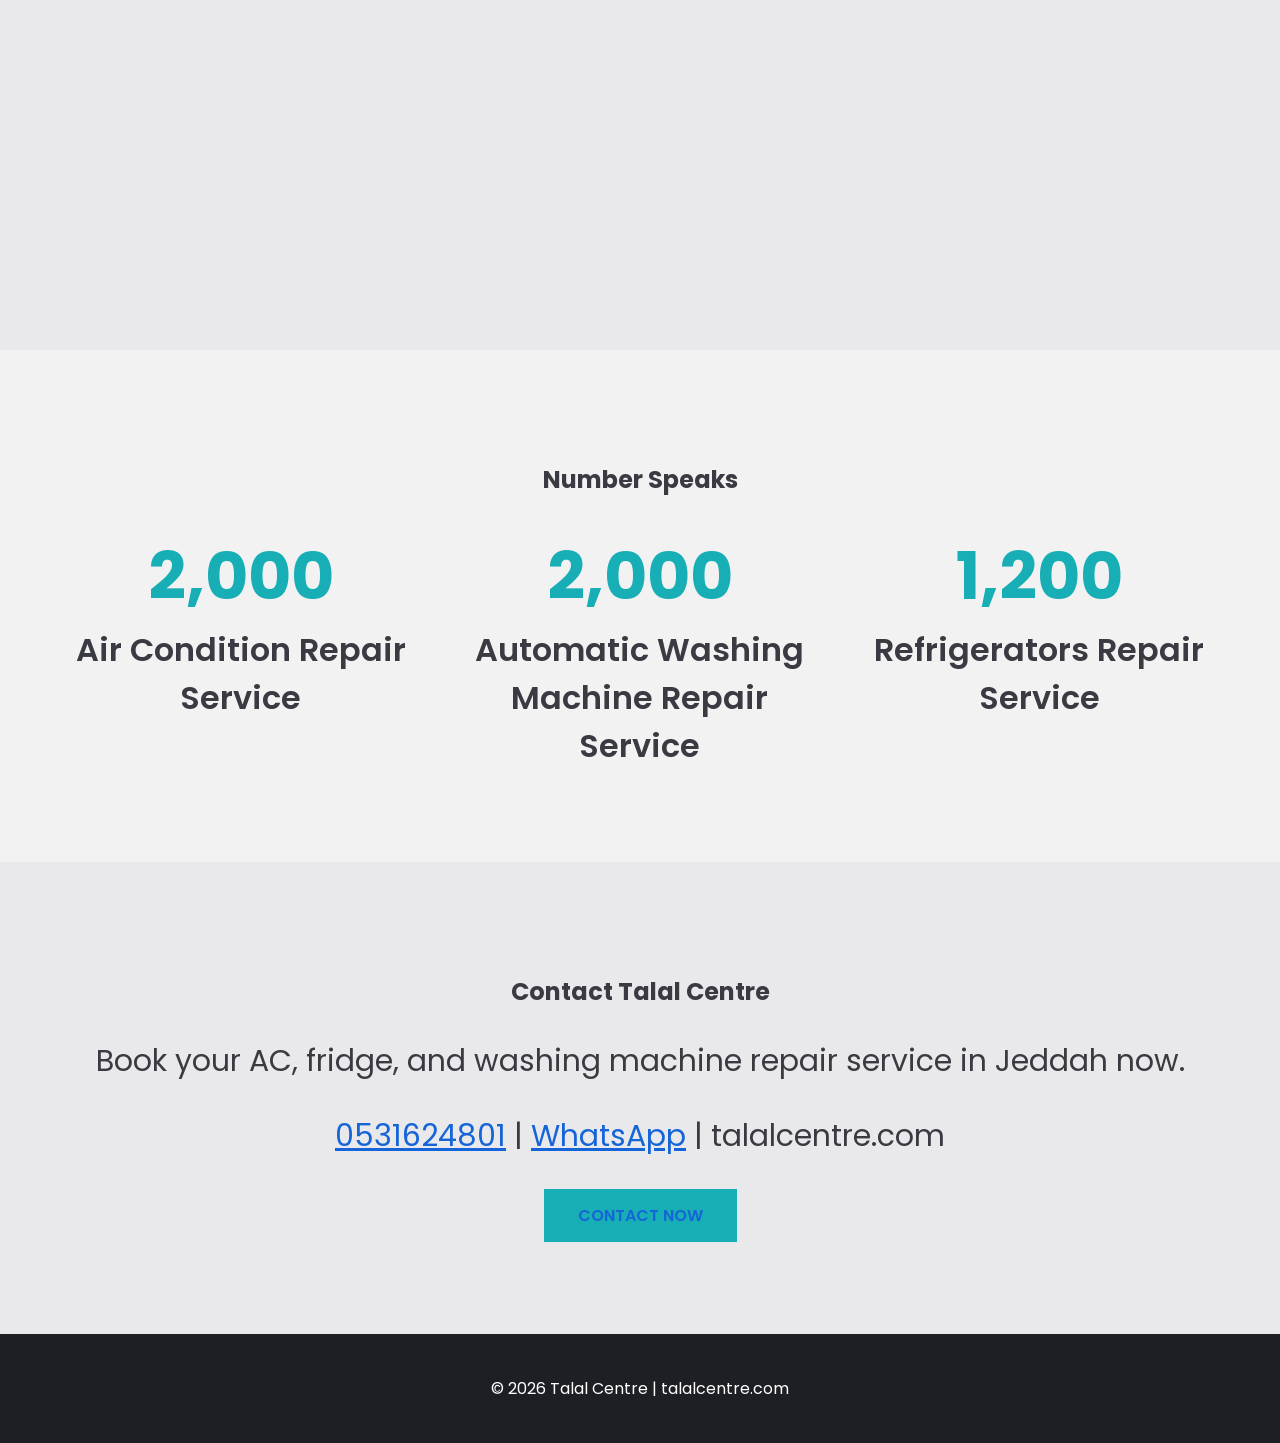
==== commit ba9fc14e: "Redesign site to match requested AC services style and layout" ====
--- a/index.html
+++ b/index.html
@@ -3,179 +3,106 @@
 <head>
   <meta charset="UTF-8" />
   <meta name="viewport" content="width=device-width, initial-scale=1.0" />
-  <title>Talal Centre Jeddah | AC, Refrigerator & Home Appliance Repair</title>
-  <meta name="description" content="Talal Centre (مركز طلال للتبريد) provides AC maintenance, AC repair, refrigerator repair, washing machine and oven service in Jeddah with fast home visits and emergency maintenance." />
-  <meta name="keywords" content="AC maintenance Jeddah, AC repair Jeddah, split AC service, window AC service, refrigerator repair Jeddah, washing machine repair Jeddah, oven repair Jeddah" />
+  <title>Talal Centre | AC, Refrigerator & Appliance Services in Jeddah</title>
+  <meta name="description" content="Talal Centre (talalcentre.com) offers professional AC repair, refrigerator maintenance, washing machine repair, and home appliance services in Jeddah." />
+  <link rel="preconnect" href="https://fonts.googleapis.com">
+  <link rel="preconnect" href="https://fonts.gstatic.com" crossorigin>
+  <link href="https://fonts.googleapis.com/css2?family=Poppins:wght@400;500;600;700;800&display=swap" rel="stylesheet">
   <link rel="stylesheet" href="styles.css" />
-  <script type="application/ld+json">
-    {
-      "@context": "https://schema.org",
-      "@type": "LocalBusiness",
-      "name": "Talal Centre",
-      "alternateName": "مركز طلال للتبريد",
-      "url": "https://talalcentre.com",
-      "telephone": "+966531624801",
-      "address": {
-        "@type": "PostalAddress",
-        "addressLocality": "Jeddah",
-        "addressCountry": "SA"
-      },
-      "areaServed": "Jeddah",
-      "priceRange": "$$",
-      "sameAs": ["https://wa.me/966531624801"],
-      "description": "AC maintenance, AC repair, AC cleaning, refrigerator repair and appliance maintenance in Jeddah."
-    }
-  </script>
 </head>
 <body>
-  <header class="topbar">
-    <div class="container header-top">
-      <p class="top-contact" data-i18n="topContact">Call now for same-day service in Jeddah: <a href="tel:+966531624801">0531624801</a></p>
-      <div class="lang-switch" aria-label="Language Switcher">
-        <button type="button" data-lang-btn="en" class="active">English</button>
-        <button type="button" data-lang-btn="ar">العربية</button>
-      </div>
-    </div>
-    <div class="container header-main">
-      <a href="#home" class="brand">
-        <span class="brand-en">Talal Centre</span>
-        <span class="brand-ar">مركز طلال للتبريد</span>
+  <header class="site-header">
+    <div class="container nav-wrap">
+      <a href="#home" class="logo">
+        <span class="logo-icon">❄</span>
+        <span class="logo-text">
+          <strong>Talal Centre</strong>
+          <small>talalcentre.com</small>
+        </span>
       </a>
-      <button class="hamburger" id="hamburger" aria-label="Open Menu" aria-expanded="false">☰</button>
-      <nav class="nav" id="navMenu">
+      <nav class="main-nav" id="navMenu">
         <a href="#home" data-i18n="navHome">Home</a>
         <a href="#services" data-i18n="navServices">Services</a>
-        <a href="#why-us" data-i18n="navWhy">Why Us</a>
-        <a href="#about" data-i18n="navAbout">About</a>
-        <a href="#testimonials" data-i18n="navTestimonials">Testimonials</a>
-        <a href="#faq" data-i18n="navFaq">FAQ</a>
-        <a href="#contact" data-i18n="navContact">Contact</a>
+        <a href="#about" data-i18n="navAbout">About Us</a>
+        <a href="#contact" data-i18n="navContact">Contact Us</a>
       </nav>
-      <div class="header-cta">
-        <a href="tel:+966531624801" class="btn btn-call" data-i18n="callNow">Call Now</a>
-        <a href="https://wa.me/966531624801" class="btn btn-wa" target="_blank" rel="noopener" data-i18n="whatsapp">WhatsApp</a>
+      <div class="header-right">
+        <div class="lang-switch">
+          <button type="button" data-lang-btn="ar">Arabic</button>
+          <button type="button" data-lang-btn="en" class="active">English</button>
+        </div>
+        <a href="#contact" class="btn btn-primary" data-i18n="getQuote">GET QUOTE</a>
       </div>
+      <button class="hamburger" id="hamburger" aria-label="Menu">☰</button>
     </div>
   </header>
 
-  <main>
-    <section class="hero" id="home">
-      <div class="hero-overlay"></div>
-      <div class="container hero-content">
-        <h1 data-i18n="heroTitle">Trusted AC & Appliance Repair in Jeddah — Fast Home Service</h1>
-        <p data-i18n="heroText">Talal Centre delivers professional AC maintenance, refrigerator cooling repair, washing machine repair, and emergency home maintenance across Jeddah.</p>
-        <div class="cta-row">
-          <a href="tel:+966531624801" class="btn btn-call">📞 0531624801</a>
-          <a href="https://wa.me/966531624801" class="btn btn-wa" target="_blank" rel="noopener">WhatsApp</a>
-        </div>
-        <div class="badges">
-          <span data-i18n="badge1">Fast service in Jeddah</span>
-          <span data-i18n="badge2">Home visit technicians</span>
-          <span data-i18n="badge3">Experienced maintenance team</span>
-        </div>
+  <section id="home" class="hero">
+    <div class="overlay"></div>
+    <div class="container hero-content">
+      <h1 data-i18n="heroTitle">Jeddah AC Repairing Services</h1>
+      <h2 data-i18n="heroSub">جدة للتبريد والتكييف</h2>
+      <p data-i18n="heroText">Top-notch AC technicians in Jeddah for AC, fridge, refrigerator and automatic washing machine repair services.</p>
+      <a href="#contact" class="btn btn-primary" data-i18n="contactUs">CONTACT US</a>
+    </div>
+  </section>
+
+  <section id="services" class="section soft">
+    <div class="container">
+      <div class="cards three">
+        <article class="service-card"><h3 data-i18n="s1Title">Air Condition Repair Service</h3><p data-i18n="s1Text">Split AC, window AC installation, maintenance, gas refill, duct and compressor repair with expert technicians.</p></article>
+        <article class="service-card"><h3 data-i18n="s2Title">Automatic Washing Machine Repair Service</h3><p data-i18n="s2Text">Complete front-load and top-load washer diagnostics, motor repair, spin issues, water leakage and installation.</p></article>
+        <article class="service-card"><h3 data-i18n="s3Title">Refrigerators Repair Service</h3><p data-i18n="s3Text">Fridge not cooling? We fix compressor, thermostat, condenser coils, gas leak and electrical issues fast.</p></article>
       </div>
-    </section>
+    </div>
+  </section>
 
-    <section id="services" class="section container">
-      <h2 data-i18n="servicesTitle">Complete Home Maintenance Services</h2>
-      <p class="section-intro" data-i18n="servicesIntro">We provide reliable repair and maintenance solutions for cooling and home appliances with original spare parts when needed.</p>
-      <div class="cards">
-        <article class="card"><h3 data-i18n="service1Title">AC Maintenance & Repair</h3><p data-i18n="service1Text">Compressor checks, gas refill, leak repair, thermostat troubleshooting, and cooling performance restoration.</p></article>
-        <article class="card"><h3 data-i18n="service2Title">AC Cleaning Service</h3><p data-i18n="service2Text">Deep indoor/outdoor unit cleaning, filter sanitization, drain line cleaning, and odor removal for healthier airflow.</p></article>
-        <article class="card"><h3 data-i18n="service3Title">AC Installation</h3><p data-i18n="service3Text">Safe installation and relocation for split and window AC systems with proper electrical and drainage setup.</p></article>
-        <article class="card"><h3 data-i18n="service4Title">Refrigerator Maintenance</h3><p data-i18n="service4Text">Fridge cooling repair, thermostat replacement, gas recharge, door seal fixes, and frost issues troubleshooting.</p></article>
-        <article class="card"><h3 data-i18n="service5Title">Washing Machine Repair</h3><p data-i18n="service5Text">Motor, drum, water inlet/outlet, spin cycle and control board diagnostics for top-load and front-load machines.</p></article>
-        <article class="card"><h3 data-i18n="service6Title">Stove & Oven Repair</h3><p data-i18n="service6Text">Ignition repair, burner issues, temperature control fixes, and safe testing for gas and electric ovens.</p></article>
+  <section id="about" class="section">
+    <div class="container split">
+      <div>
+        <h2 data-i18n="aboutTitle">We are Professional AC Installation & Maintenance For Home or Office</h2>
+        <p data-i18n="aboutText">For 8+ years, Talal Centre has delivered reliable home appliance maintenance in Jeddah with quick response and quality workmanship.</p>
+        <a href="#contact" class="btn btn-primary" data-i18n="learnMore">LEARN MORE</a>
       </div>
-    </section>
+      <img src="https://images.unsplash.com/photo-1626806787461-102c1bfaaea1?auto=format&fit=crop&w=1100&q=80" alt="Washing machine service" />
+    </div>
+  </section>
 
-    <section class="section alt" id="why-us">
-      <div class="container">
-        <h2 data-i18n="whyTitle">Why Jeddah Residents Choose Talal Centre</h2>
-        <div class="cards three">
-          <article class="card"><h3 data-i18n="why1Title">Rapid Response</h3><p data-i18n="why1Text">Same-day appointment availability with emergency maintenance support for urgent breakdowns.</p></article>
-          <article class="card"><h3 data-i18n="why2Title">Skilled Technicians</h3><p data-i18n="why2Text">Experienced team specialized in split AC, window AC, refrigerators, washers, stoves, and ovens.</p></article>
-          <article class="card"><h3 data-i18n="why3Title">Transparent Pricing</h3><p data-i18n="why3Text">Clear quotations before work starts, with honest recommendations and quality-focused service.</p></article>
-        </div>
+  <section class="section soft image-grid">
+    <div class="container">
+      <h2 class="center" data-i18n="ourServices">OUR SERVICES</h2>
+      <div class="gallery">
+        <img src="https://images.unsplash.com/photo-1581578731548-c64695cc6952?auto=format&fit=crop&w=900&q=80" alt="Indoor AC unit" />
+        <img src="https://images.unsplash.com/photo-1621905251918-48416bd8575a?auto=format&fit=crop&w=900&q=80" alt="AC outdoor units" />
+        <img src="https://images.unsplash.com/photo-1584568694244-14fbdf83bd30?auto=format&fit=crop&w=900&q=80" alt="Refrigerator technician" />
       </div>
-    </section>
+    </div>
+  </section>
 
-    <section class="section container" id="about">
-      <h2 data-i18n="aboutTitle">About Talal Centre</h2>
-      <p data-i18n="aboutText">Talal Centre / مركز طلال للتبريد is a Jeddah-based maintenance business focused on reliable appliance repair and customer satisfaction. We serve homes and small businesses with practical solutions, respectful service, and ongoing technical support.</p>
-    </section>
+  <section class="section stats">
+    <div class="container">
+      <h2 class="center" data-i18n="numberSpeaks">Number Speaks</h2>
+      <div class="stats-grid">
+        <div><strong>2,000</strong><span data-i18n="s1Title">Air Condition Repair Service</span></div>
+        <div><strong>2,000</strong><span data-i18n="s2Title">Automatic Washing Machine Repair Service</span></div>
+        <div><strong>1,200</strong><span data-i18n="s3Title">Refrigerators Repair Service</span></div>
+      </div>
+    </div>
+  </section>
 
-    <section class="section alt" id="areas">
-      <div class="container">
-        <h2 data-i18n="areasTitle">Service Areas in Jeddah</h2>
-        <p data-i18n="areasText">We cover North, South, East, and Central Jeddah including Al Rawdah, Al Salamah, Al Safa, Al Naseem, Al Hamra, Al Aziziyah, and nearby districts.</p>
-      </div>
-    </section>
-
-    <section class="section container" id="testimonials">
-      <h2 data-i18n="testimonialsTitle">Customer Testimonials</h2>
-      <div class="cards three">
-        <article class="card"><p data-i18n="test1">“Excellent AC cleaning and fast response. The technician explained everything clearly.”</p><strong>- Ahmed, Jeddah</strong></article>
-        <article class="card"><p data-i18n="test2">“They fixed our refrigerator cooling issue the same day. Professional and punctual.”</p><strong>- Sara, Jeddah</strong></article>
-        <article class="card"><p data-i18n="test3">“Best maintenance team for home appliances. Fair price and quality work.”</p><strong>- Khalid, Jeddah</strong></article>
-      </div>
-    </section>
-
-    <section class="section alt" id="faq">
-      <div class="container">
-        <h2 data-i18n="faqTitle">Frequently Asked Questions</h2>
-        <div class="faq-item"><h3 data-i18n="faq1q">Do you provide emergency maintenance?</h3><p data-i18n="faq1a">Yes, we provide emergency maintenance in Jeddah based on technician availability.</p></div>
-        <div class="faq-item"><h3 data-i18n="faq2q">Do you repair both split and window AC?</h3><p data-i18n="faq2a">Yes, we service split AC and window AC units including maintenance, cleaning, and repair.</p></div>
-        <div class="faq-item"><h3 data-i18n="faq3q">How can I book a home visit?</h3><p data-i18n="faq3a">Call us at 0531624801 or message us on WhatsApp to schedule a home visit quickly.</p></div>
-      </div>
-    </section>
-
-    <section class="section container" id="contact">
+  <section id="contact" class="section soft">
+    <div class="container center">
       <h2 data-i18n="contactTitle">Contact Talal Centre</h2>
-      <p data-i18n="contactText">Need AC repair, refrigerator maintenance, or appliance service in Jeddah? Contact us now.</p>
-      <ul class="contact-list">
-        <li><strong data-i18n="phoneLabel">Phone:</strong> <a href="tel:+966531624801">0531624801</a></li>
-        <li><strong data-i18n="waLabel">WhatsApp:</strong> <a href="https://wa.me/966531624801" target="_blank" rel="noopener">+966531624801</a></li>
-        <li><strong data-i18n="locationLabel">Location:</strong> Jeddah, Saudi Arabia</li>
-        <li><strong data-i18n="domainLabel">Website:</strong> talalcentre.com</li>
-      </ul>
-    </section>
-  </main>
+      <p data-i18n="contactText">Book your AC, fridge, and washing machine repair service in Jeddah now.</p>
+      <p><a href="tel:+966531624801">0531624801</a> | <a href="https://wa.me/966531624801">WhatsApp</a> | talalcentre.com</p>
+      <a href="https://wa.me/966531624801" class="btn btn-primary" data-i18n="contactNow">CONTACT NOW</a>
+    </div>
+  </section>
 
   <footer>
-    <div class="container footer-grid">
-      <div>
-        <h3>Talal Centre | مركز طلال للتبريد</h3>
-        <p data-i18n="footerDesc">Professional cooling and appliance maintenance services in Jeddah with quick support and trusted technicians.</p>
-      </div>
-      <div>
-        <h4 data-i18n="quickLinks">Quick Links</h4>
-        <a href="#home" data-i18n="navHome">Home</a>
-        <a href="#services" data-i18n="navServices">Services</a>
-        <a href="#contact" data-i18n="navContact">Contact</a>
-      </div>
-      <div>
-        <h4 data-i18n="servicesLinks">Service Links</h4>
-        <a href="#services" data-i18n="service1Title">AC Maintenance & Repair</a>
-        <a href="#services" data-i18n="service4Title">Refrigerator Maintenance</a>
-        <a href="#services" data-i18n="service5Title">Washing Machine Repair</a>
-      </div>
-      <div>
-        <h4 data-i18n="contactTitle">Contact</h4>
-        <a href="tel:+966531624801">0531624801</a>
-        <a href="https://wa.me/966531624801" target="_blank" rel="noopener">WhatsApp</a>
-        <p>Jeddah, Saudi Arabia</p>
-        <p>talalcentre.com</p>
-      </div>
-    </div>
-    <p class="copyright">© <span id="year"></span> Talal Centre / مركز طلال للتبريد. <span data-i18n="rights">All rights reserved.</span></p>
+    <p>© <span id="year"></span> Talal Centre | talalcentre.com</p>
   </footer>
 
-  <div class="mobile-sticky">
-    <a href="tel:+966531624801" class="btn btn-call">Call 0531624801</a>
-    <a href="https://wa.me/966531624801" class="btn btn-wa" target="_blank" rel="noopener">WhatsApp</a>
-  </div>
-
-  <script src="script.js"></script>
+<script src="script.js"></script>
 </body>
 </html>
--- a/styles.css
+++ b/styles.css
@@ -1,61 +1,20 @@
-:root {
-  --navy: #0b1f4a;
-  --blue: #154fa4;
-  --light-blue: #eaf3ff;
-  --orange: #f7851d;
-  --white: #fff;
-  --text: #1f2937;
-}
-* { box-sizing: border-box; }
-html { scroll-behavior: smooth; }
-body { margin: 0; font-family: "Segoe UI", Tahoma, sans-serif; color: var(--text); }
-.container { width: min(1140px, 92%); margin: auto; }
-.topbar { position: sticky; top: 0; z-index: 1000; background: rgba(255,255,255,.97); border-bottom: 1px solid #e5e7eb; }
-.header-top,.header-main { display:flex; justify-content:space-between; align-items:center; gap:1rem; padding:.6rem 0; }
-.top-contact { margin:0; font-size:.95rem; }
-.brand { text-decoration:none; display:flex; flex-direction:column; color:var(--navy); font-weight:700; }
-.brand-ar { font-size: .95rem; }
-.nav { display:flex; gap:1rem; }
-.nav a { text-decoration:none; color:var(--text); font-weight:600; }
-.header-cta { display:flex; gap:.6rem; }
-.btn { padding:.65rem 1rem; border-radius:10px; text-decoration:none; font-weight:700; display:inline-block; transition:.2s; }
-.btn:hover { transform: translateY(-1px); }
-.btn-call { background:var(--orange); color:#fff; }
-.btn-wa { background:#25d366; color:#083f20; }
-.lang-switch button { border:1px solid #cbd5e1; background:#fff; padding:.4rem .7rem; border-radius:8px; cursor:pointer; }
-.lang-switch .active { background:var(--navy); color:#fff; }
-.hamburger { display:none; background:none; border:none; font-size:1.4rem; }
-.hero { position:relative; color:#fff; min-height:82vh; background:url('https://images.unsplash.com/photo-1621905252507-b35492cc74b4?auto=format&fit=crop&w=1700&q=80') center/cover no-repeat; }
-.hero-overlay { position:absolute; inset:0; background:linear-gradient(120deg, rgba(11,31,74,.88), rgba(21,79,164,.77), rgba(247,133,29,.35)); }
-.hero-content { position:relative; padding:6rem 0; }
-.hero h1 { font-size: clamp(2rem, 4vw, 3rem); max-width: 840px; margin:0 0 1rem; }
-.hero p { max-width: 780px; font-size:1.08rem; }
-.cta-row { display:flex; gap:.7rem; flex-wrap:wrap; margin:1.2rem 0; }
-.badges { display:flex; gap:.6rem; flex-wrap:wrap; }
-.badges span { background:rgba(255,255,255,.16); border:1px solid rgba(255,255,255,.34); padding:.45rem .8rem; border-radius:999px; }
-.section { padding:4.2rem 0; }
-.alt { background:var(--light-blue); }
-h2 { color:var(--navy); margin-top:0; }
-.cards { display:grid; grid-template-columns:repeat(auto-fit,minmax(230px,1fr)); gap:1rem; }
-.cards.three { grid-template-columns:repeat(auto-fit,minmax(260px,1fr)); }
-.card { background:#fff; border-radius:14px; padding:1rem; box-shadow:0 8px 24px rgba(15,23,42,.08); border-top:4px solid var(--orange); }
-.faq-item { background:#fff; border-radius:12px; padding:1rem; margin-bottom:.8rem; }
-.footer-grid { display:grid; grid-template-columns:repeat(auto-fit,minmax(200px,1fr)); gap:1rem; }
-footer { background:var(--navy); color:#dbe7ff; padding:2.5rem 0 5rem; }
-footer a { color:#fff; display:block; margin:.25rem 0; text-decoration:none; }
-.copyright { text-align:center; margin-top:1.4rem; }
-.mobile-sticky { display:none; position:fixed; bottom:0; left:0; right:0; background:#fff; padding:.6rem; box-shadow:0 -4px 18px rgba(0,0,0,.15); gap:.5rem; }
-.mobile-sticky .btn { flex:1; text-align:center; }
-body[dir="rtl"] { font-family: Tahoma, Arial, sans-serif; }
-
-@media (max-width: 980px) {
-  .hamburger { display:block; }
-  .nav { display:none; position:absolute; top:100%; left:0; right:0; background:#fff; padding:1rem; flex-direction:column; border-bottom:1px solid #e5e7eb; }
-  .nav.open { display:flex; }
-  .header-cta { display:none; }
-}
-@media (max-width: 768px) {
-  .header-top { flex-direction:column; align-items:flex-start; }
-  .mobile-sticky { display:flex; }
-  footer { padding-bottom:6.5rem; }
-}
+:root{--accent:#18aeb5;--text:#3a3a42;--bg:#e9e9eb}
+*{box-sizing:border-box}html{scroll-behavior:smooth}body{margin:0;font-family:'Poppins',sans-serif;color:var(--text);background:#f2f2f3}
+.container{width:min(1240px,92%);margin:auto}
+.site-header{position:fixed;top:0;left:0;right:0;z-index:999;background:rgba(255,255,255,.95);border-bottom:1px solid #ddd}
+.nav-wrap{display:flex;align-items:center;justify-content:space-between;padding:14px 0;gap:16px}
+.logo{display:flex;align-items:center;gap:10px;text-decoration:none;color:var(--text)}.logo-icon{font-size:34px;color:var(--accent)}.logo-text strong{display:block}.logo-text small{opacity:.75}
+.main-nav{display:flex;gap:30px}.main-nav a{text-decoration:none;color:var(--text);font-weight:600}
+.header-right{display:flex;align-items:center;gap:14px}.lang-switch button{border:0;background:none;font-weight:600;color:#1260d4;cursor:pointer}.lang-switch .active{color:#111}
+.btn{display:inline-block;padding:14px 34px;text-decoration:none;font-weight:600}.btn-primary{background:var(--accent);color:#fff}
+.hero{min-height:100vh;background:url('https://images.unsplash.com/photo-1581092160607-ee22621dd758?auto=format&fit=crop&w=1800&q=80') center/cover no-repeat;position:relative;display:flex;align-items:center}
+.overlay{position:absolute;inset:0;background:rgba(255,255,255,.72)}.hero-content{position:relative;padding-top:120px;text-align:center}.hero h1{font-size:clamp(42px,7vw,95px);margin:0}.hero h2{font-size:clamp(42px,6vw,76px);margin:14px 0 24px}.hero p{max-width:980px;margin:0 auto 26px;font-size:30px;font-weight:500}
+.section{padding:92px 0}.soft{background:var(--bg)}.cards{display:grid;gap:26px}.three{grid-template-columns:repeat(auto-fit,minmax(280px,1fr))}
+.service-card{background:#fff;padding:44px 34px;min-height:360px;text-align:center;border-bottom:4px solid var(--accent)}.service-card h3{font-size:40px;line-height:1.2;margin-top:0}.service-card p{font-size:30px;line-height:1.7}
+.split{display:grid;grid-template-columns:1.1fr 1fr;align-items:center;gap:36px}.split h2{font-size:72px;line-height:1.15}.split p{font-size:34px;line-height:1.7}.split img{width:100%;height:540px;object-fit:cover}
+.center{text-align:center}.gallery{display:grid;grid-template-columns:repeat(3,1fr);gap:0}.gallery img{width:100%;height:320px;object-fit:cover}
+.stats-grid{display:grid;grid-template-columns:repeat(auto-fit,minmax(220px,1fr));gap:20px;margin-top:30px;text-align:center}.stats-grid strong{display:block;color:var(--accent);font-size:66px}.stats-grid span{font-size:32px;font-weight:600}
+#contact p{font-size:30px}#contact a{color:#1565d8}
+footer{padding:26px 0;text-align:center;background:#1e1f24;color:#fff}
+.hamburger{display:none;background:none;border:0;font-size:30px}
+@media(max-width:1024px){.split{grid-template-columns:1fr}.main-nav{display:none;position:absolute;top:75px;left:0;right:0;background:#fff;padding:15px;flex-direction:column}.main-nav.open{display:flex}.hamburger{display:block}.hero p,.service-card p,#contact p{font-size:21px}.service-card h3{font-size:30px}.split h2{font-size:48px}}
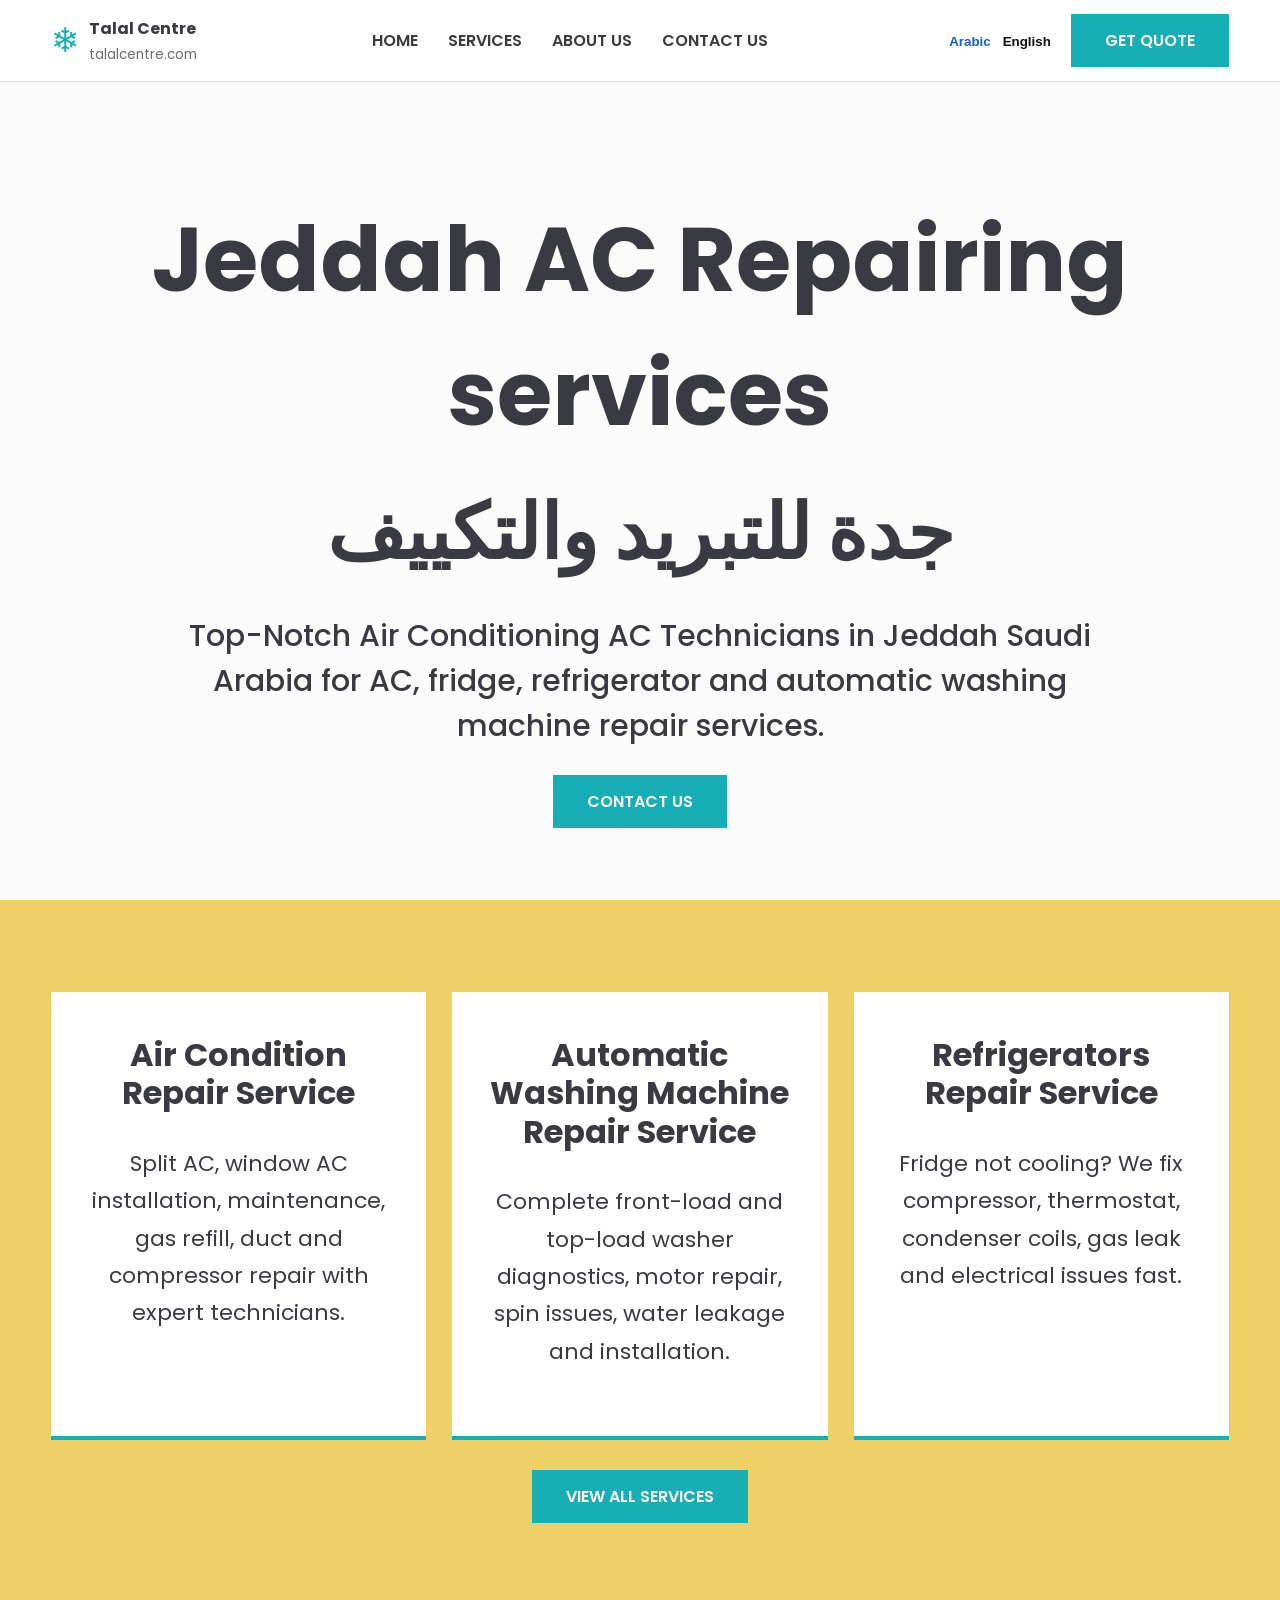
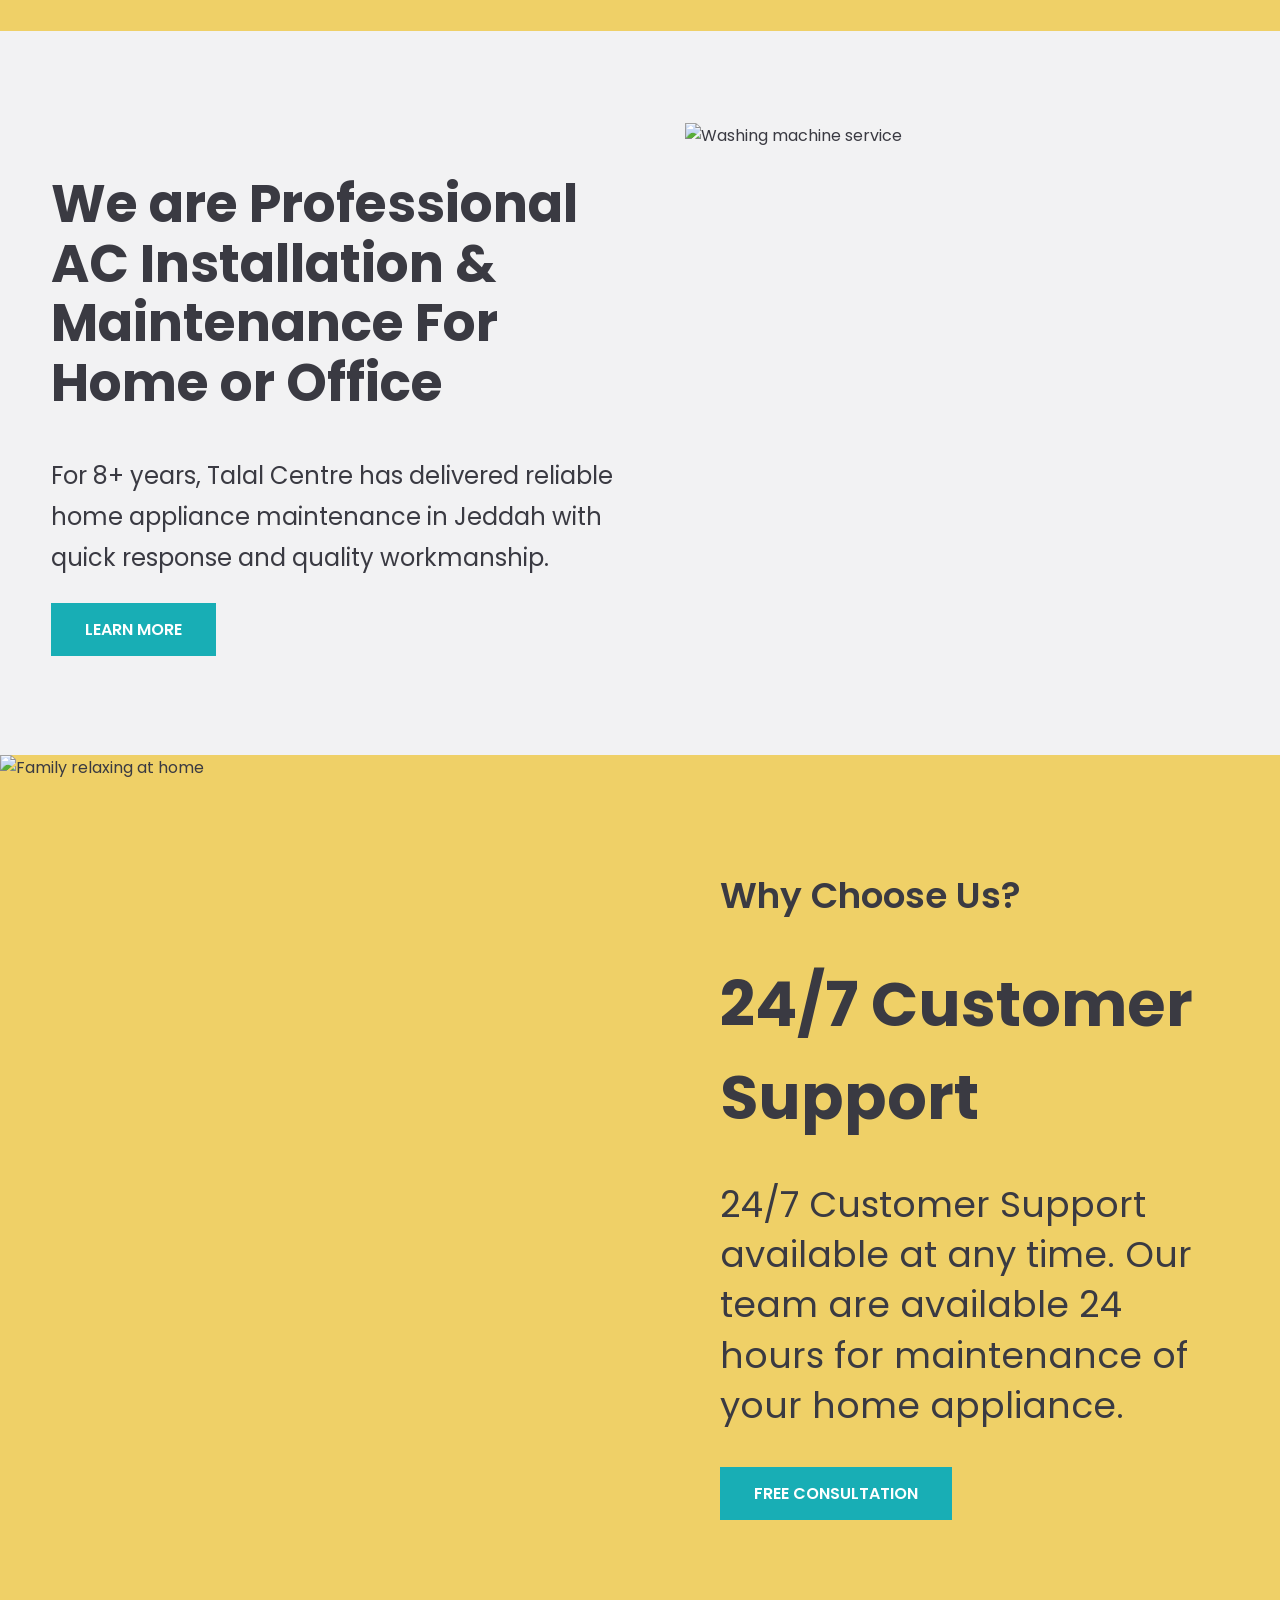
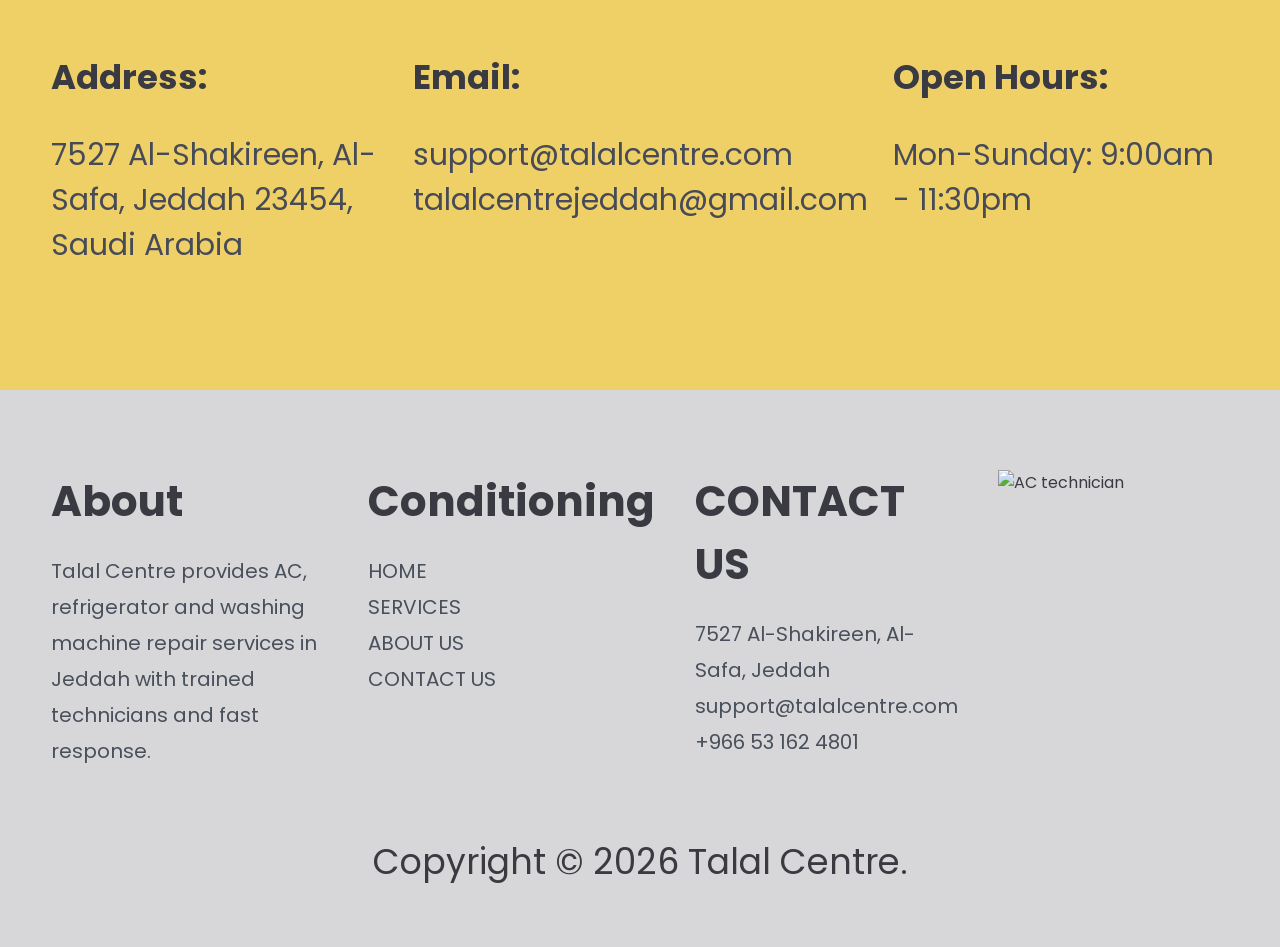
==== commit a119b7a8: "Complete missing website sections, footer, and services page links" ====
--- a/index.html
+++ b/index.html
@@ -13,96 +13,35 @@
 <body>
   <header class="site-header">
     <div class="container nav-wrap">
-      <a href="#home" class="logo">
+      <a href="index.html#home" class="logo">
         <span class="logo-icon">❄</span>
-        <span class="logo-text">
-          <strong>Talal Centre</strong>
-          <small>talalcentre.com</small>
-        </span>
+        <span class="logo-text"><strong>Talal Centre</strong><small>talalcentre.com</small></span>
       </a>
       <nav class="main-nav" id="navMenu">
-        <a href="#home" data-i18n="navHome">Home</a>
-        <a href="#services" data-i18n="navServices">Services</a>
-        <a href="#about" data-i18n="navAbout">About Us</a>
-        <a href="#contact" data-i18n="navContact">Contact Us</a>
+        <a href="index.html#home" data-i18n="navHome">HOME</a>
+        <a href="services.html" data-i18n="navServices">SERVICES</a>
+        <a href="index.html#about" data-i18n="navAbout">ABOUT US</a>
+        <a href="index.html#contact" data-i18n="navContact">CONTACT US</a>
       </nav>
       <div class="header-right">
-        <div class="lang-switch">
-          <button type="button" data-lang-btn="ar">Arabic</button>
-          <button type="button" data-lang-btn="en" class="active">English</button>
-        </div>
-        <a href="#contact" class="btn btn-primary" data-i18n="getQuote">GET QUOTE</a>
+        <div class="lang-switch"><button type="button" data-lang-btn="ar">Arabic</button><button type="button" data-lang-btn="en" class="active">English</button></div>
+        <a href="index.html#contact" class="btn btn-primary" data-i18n="getQuote">GET QUOTE</a>
       </div>
       <button class="hamburger" id="hamburger" aria-label="Menu">☰</button>
     </div>
   </header>
 
-  <section id="home" class="hero">
-    <div class="overlay"></div>
-    <div class="container hero-content">
-      <h1 data-i18n="heroTitle">Jeddah AC Repairing Services</h1>
-      <h2 data-i18n="heroSub">جدة للتبريد والتكييف</h2>
-      <p data-i18n="heroText">Top-notch AC technicians in Jeddah for AC, fridge, refrigerator and automatic washing machine repair services.</p>
-      <a href="#contact" class="btn btn-primary" data-i18n="contactUs">CONTACT US</a>
-    </div>
-  </section>
+  <section id="home" class="hero"><div class="overlay"></div><div class="container hero-content"><h1 data-i18n="heroTitle">Jeddah AC Repairing services</h1><h2 data-i18n="heroSub">جدة للتبريد والتكييف</h2><p data-i18n="heroText">Top-Notch Air Conditioning AC Technicians in Jeddah Saudi Arabia for AC, fridge, refrigerator and automatic washing machine repair services.</p><a href="index.html#contact" class="btn btn-primary" data-i18n="contactUs">CONTACT US</a></div></section>
 
-  <section id="services" class="section soft">
-    <div class="container">
-      <div class="cards three">
-        <article class="service-card"><h3 data-i18n="s1Title">Air Condition Repair Service</h3><p data-i18n="s1Text">Split AC, window AC installation, maintenance, gas refill, duct and compressor repair with expert technicians.</p></article>
-        <article class="service-card"><h3 data-i18n="s2Title">Automatic Washing Machine Repair Service</h3><p data-i18n="s2Text">Complete front-load and top-load washer diagnostics, motor repair, spin issues, water leakage and installation.</p></article>
-        <article class="service-card"><h3 data-i18n="s3Title">Refrigerators Repair Service</h3><p data-i18n="s3Text">Fridge not cooling? We fix compressor, thermostat, condenser coils, gas leak and electrical issues fast.</p></article>
-      </div>
-    </div>
-  </section>
+  <section id="services" class="section soft"><div class="container"><div class="cards three"><article class="service-card"><h3 data-i18n="s1Title">Air Condition Repair Service</h3><p data-i18n="s1Text">Split AC, window AC installation, maintenance, gas refill, duct and compressor repair with expert technicians.</p></article><article class="service-card"><h3 data-i18n="s2Title">Automatic Washing Machine Repair Service</h3><p data-i18n="s2Text">Complete front-load and top-load washer diagnostics, motor repair, spin issues, water leakage and installation.</p></article><article class="service-card"><h3 data-i18n="s3Title">Refrigerators Repair Service</h3><p data-i18n="s3Text">Fridge not cooling? We fix compressor, thermostat, condenser coils, gas leak and electrical issues fast.</p></article></div><p class="center mt-30"><a class="btn btn-primary" href="services.html" data-i18n="viewAllServices">VIEW ALL SERVICES</a></p></div></section>
 
-  <section id="about" class="section">
-    <div class="container split">
-      <div>
-        <h2 data-i18n="aboutTitle">We are Professional AC Installation & Maintenance For Home or Office</h2>
-        <p data-i18n="aboutText">For 8+ years, Talal Centre has delivered reliable home appliance maintenance in Jeddah with quick response and quality workmanship.</p>
-        <a href="#contact" class="btn btn-primary" data-i18n="learnMore">LEARN MORE</a>
-      </div>
-      <img src="https://images.unsplash.com/photo-1626806787461-102c1bfaaea1?auto=format&fit=crop&w=1100&q=80" alt="Washing machine service" />
-    </div>
-  </section>
+  <section id="about" class="section"><div class="container split"><div><h2 data-i18n="aboutTitle">We are Professional AC Installation & Maintenance For Home or Office</h2><p data-i18n="aboutText">For 8+ years, Talal Centre has delivered reliable home appliance maintenance in Jeddah with quick response and quality workmanship.</p><a href="index.html#contact" class="btn btn-primary" data-i18n="learnMore">LEARN MORE</a></div><img src="https://images.unsplash.com/photo-1626806787461-102c1bfaaea1?auto=format&fit=crop&w=1100&q=80" alt="Washing machine service" /></div></section>
 
-  <section class="section soft image-grid">
-    <div class="container">
-      <h2 class="center" data-i18n="ourServices">OUR SERVICES</h2>
-      <div class="gallery">
-        <img src="https://images.unsplash.com/photo-1581578731548-c64695cc6952?auto=format&fit=crop&w=900&q=80" alt="Indoor AC unit" />
-        <img src="https://images.unsplash.com/photo-1621905251918-48416bd8575a?auto=format&fit=crop&w=900&q=80" alt="AC outdoor units" />
-        <img src="https://images.unsplash.com/photo-1584568694244-14fbdf83bd30?auto=format&fit=crop&w=900&q=80" alt="Refrigerator technician" />
-      </div>
-    </div>
-  </section>
+  <section class="why-choose"><div class="why-img"><img src="https://images.unsplash.com/photo-1601758123927-196f49e9277b?auto=format&fit=crop&w=1400&q=80" alt="Family relaxing at home"></div><div class="why-content"><p class="eyebrow" data-i18n="why">Why Choose Us?</p><h2 data-i18n="supportTitle">24/7 Customer Support</h2><p data-i18n="supportText">24/7 Customer Support available at any time. Our team are available 24 hours for maintenance of your home appliance.</p><a href="index.html#contact" class="btn btn-primary" data-i18n="freeConsultation">FREE CONSULTATION</a></div></section>
 
-  <section class="section stats">
-    <div class="container">
-      <h2 class="center" data-i18n="numberSpeaks">Number Speaks</h2>
-      <div class="stats-grid">
-        <div><strong>2,000</strong><span data-i18n="s1Title">Air Condition Repair Service</span></div>
-        <div><strong>2,000</strong><span data-i18n="s2Title">Automatic Washing Machine Repair Service</span></div>
-        <div><strong>1,200</strong><span data-i18n="s3Title">Refrigerators Repair Service</span></div>
-      </div>
-    </div>
-  </section>
+  <section id="contact" class="section soft"><div class="container contact-strip"><div><h3 data-i18n="address">Address:</h3><p>7527 Al-Shakireen, Al-Safa, Jeddah 23454, Saudi Arabia</p></div><div><h3>Email:</h3><p><a href="mailto:support@talalcentre.com">support@talalcentre.com</a><br><a href="mailto:talalcentrejeddah@gmail.com">talalcentrejeddah@gmail.com</a></p></div><div><h3 data-i18n="hours">Open Hours:</h3><p>Mon-Sunday: 9:00am - 11:30pm</p></div></div></section>
 
-  <section id="contact" class="section soft">
-    <div class="container center">
-      <h2 data-i18n="contactTitle">Contact Talal Centre</h2>
-      <p data-i18n="contactText">Book your AC, fridge, and washing machine repair service in Jeddah now.</p>
-      <p><a href="tel:+966531624801">0531624801</a> | <a href="https://wa.me/966531624801">WhatsApp</a> | talalcentre.com</p>
-      <a href="https://wa.me/966531624801" class="btn btn-primary" data-i18n="contactNow">CONTACT NOW</a>
-    </div>
-  </section>
-
-  <footer>
-    <p>© <span id="year"></span> Talal Centre | talalcentre.com</p>
-  </footer>
-
-<script src="script.js"></script>
+  <footer class="site-footer"><div class="container footer-grid"><div><h3 data-i18n="aboutShortTitle">About</h3><p data-i18n="aboutShort">Talal Centre provides AC, refrigerator and washing machine repair services in Jeddah with trained technicians and fast response.</p></div><div><h3 data-i18n="conditioning">Conditioning</h3><ul><li><a href="index.html#home" data-i18n="navHome">Home</a></li><li><a href="services.html" data-i18n="navServices">Services</a></li><li><a href="index.html#about" data-i18n="navAbout">About Us</a></li><li><a href="index.html#contact" data-i18n="navContact">Contact Us</a></li></ul></div><div><h3 data-i18n="navContact">Contact Us</h3><ul><li>7527 Al-Shakireen, Al-Safa, Jeddah</li><li><a href="mailto:support@talalcentre.com">support@talalcentre.com</a></li><li><a href="tel:+966531624801">+966 53 162 4801</a></li></ul></div><div><img src="https://images.unsplash.com/photo-1598439210625-5067c578f3f6?auto=format&fit=crop&w=700&q=80" alt="AC technician"></div></div><p class="copyright">Copyright © <span id="year"></span> Talal Centre.</p></footer>
+  <script src="script.js"></script>
 </body>
 </html>
--- a/styles.css
+++ b/styles.css
@@ -1,4 +1,4 @@
-:root{--accent:#18aeb5;--text:#3a3a42;--bg:#e9e9eb}
+:root{--accent:#18aeb5;--text:#3a3a42;--bg:#efd067}
 *{box-sizing:border-box}html{scroll-behavior:smooth}body{margin:0;font-family:'Poppins',sans-serif;color:var(--text);background:#f2f2f3}
 .container{width:min(1240px,92%);margin:auto}
 .site-header{position:fixed;top:0;left:0;right:0;z-index:999;background:rgba(255,255,255,.95);border-bottom:1px solid #ddd}
@@ -10,11 +10,11 @@
 .hero{min-height:100vh;background:url('https://images.unsplash.com/photo-1581092160607-ee22621dd758?auto=format&fit=crop&w=1800&q=80') center/cover no-repeat;position:relative;display:flex;align-items:center}
 .overlay{position:absolute;inset:0;background:rgba(255,255,255,.72)}.hero-content{position:relative;padding-top:120px;text-align:center}.hero h1{font-size:clamp(42px,7vw,95px);margin:0}.hero h2{font-size:clamp(42px,6vw,76px);margin:14px 0 24px}.hero p{max-width:980px;margin:0 auto 26px;font-size:30px;font-weight:500}
 .section{padding:92px 0}.soft{background:var(--bg)}.cards{display:grid;gap:26px}.three{grid-template-columns:repeat(auto-fit,minmax(280px,1fr))}
-.service-card{background:#fff;padding:44px 34px;min-height:360px;text-align:center;border-bottom:4px solid var(--accent)}.service-card h3{font-size:40px;line-height:1.2;margin-top:0}.service-card p{font-size:30px;line-height:1.7}
-.split{display:grid;grid-template-columns:1.1fr 1fr;align-items:center;gap:36px}.split h2{font-size:72px;line-height:1.15}.split p{font-size:34px;line-height:1.7}.split img{width:100%;height:540px;object-fit:cover}
-.center{text-align:center}.gallery{display:grid;grid-template-columns:repeat(3,1fr);gap:0}.gallery img{width:100%;height:320px;object-fit:cover}
-.stats-grid{display:grid;grid-template-columns:repeat(auto-fit,minmax(220px,1fr));gap:20px;margin-top:30px;text-align:center}.stats-grid strong{display:block;color:var(--accent);font-size:66px}.stats-grid span{font-size:32px;font-weight:600}
-#contact p{font-size:30px}#contact a{color:#1565d8}
-footer{padding:26px 0;text-align:center;background:#1e1f24;color:#fff}
+.service-card{background:#fff;padding:44px 34px;min-height:300px;text-align:center;border-bottom:4px solid var(--accent)}.service-card h3{font-size:32px;line-height:1.2;margin-top:0}.service-card p{font-size:22px;line-height:1.7}
+.split{display:grid;grid-template-columns:1.1fr 1fr;align-items:center;gap:36px}.split h2{font-size:52px;line-height:1.15}.split p{font-size:24px;line-height:1.7}.split img{width:100%;height:540px;object-fit:cover}
+.why-choose{display:grid;grid-template-columns:1fr 1fr;background:var(--bg)}.why-img img{width:100%;height:100%;object-fit:cover}.why-content{padding:80px 80px 40px}.why-content h2{font-size:62px;margin:6px 0 20px}.why-content p{font-size:36px;line-height:1.4}.eyebrow{font-size:24px;font-weight:600}
+.contact-strip{display:grid;grid-template-columns:repeat(3,1fr);gap:25px}.contact-strip h3{font-size:34px;margin:0 0 8px}.contact-strip p,.contact-strip a{font-size:30px;color:#474a57;text-decoration:none}
+.site-footer{background:#d7d7d9;padding:80px 0 24px}.footer-grid{display:grid;grid-template-columns:1.2fr 1fr 1fr 1fr;gap:40px}.footer-grid h3{font-size:42px;margin:0 0 20px}.footer-grid p,.footer-grid li,.footer-grid a{font-size:20px;color:#49505c;line-height:1.8;text-decoration:none}.footer-grid ul{list-style:none;margin:0;padding:0}.footer-grid img{width:100%;height:230px;object-fit:cover}.copyright{text-align:center;font-size:35px;margin-top:46px}
+.center{text-align:center}.mt-30{margin-top:30px}.page-pad{padding-top:84px}
 .hamburger{display:none;background:none;border:0;font-size:30px}
-@media(max-width:1024px){.split{grid-template-columns:1fr}.main-nav{display:none;position:absolute;top:75px;left:0;right:0;background:#fff;padding:15px;flex-direction:column}.main-nav.open{display:flex}.hamburger{display:block}.hero p,.service-card p,#contact p{font-size:21px}.service-card h3{font-size:30px}.split h2{font-size:48px}}
+@media(max-width:1024px){.split,.why-choose,.footer-grid,.contact-strip{grid-template-columns:1fr}.main-nav{display:none;position:absolute;top:75px;left:0;right:0;background:#fff;padding:15px;flex-direction:column}.main-nav.open{display:flex}.hamburger{display:block}.hero p,.service-card p,.contact-strip p,.contact-strip a{font-size:20px}.service-card h3{font-size:28px}.split h2,.why-content h2{font-size:40px}.copyright{font-size:22px}}
